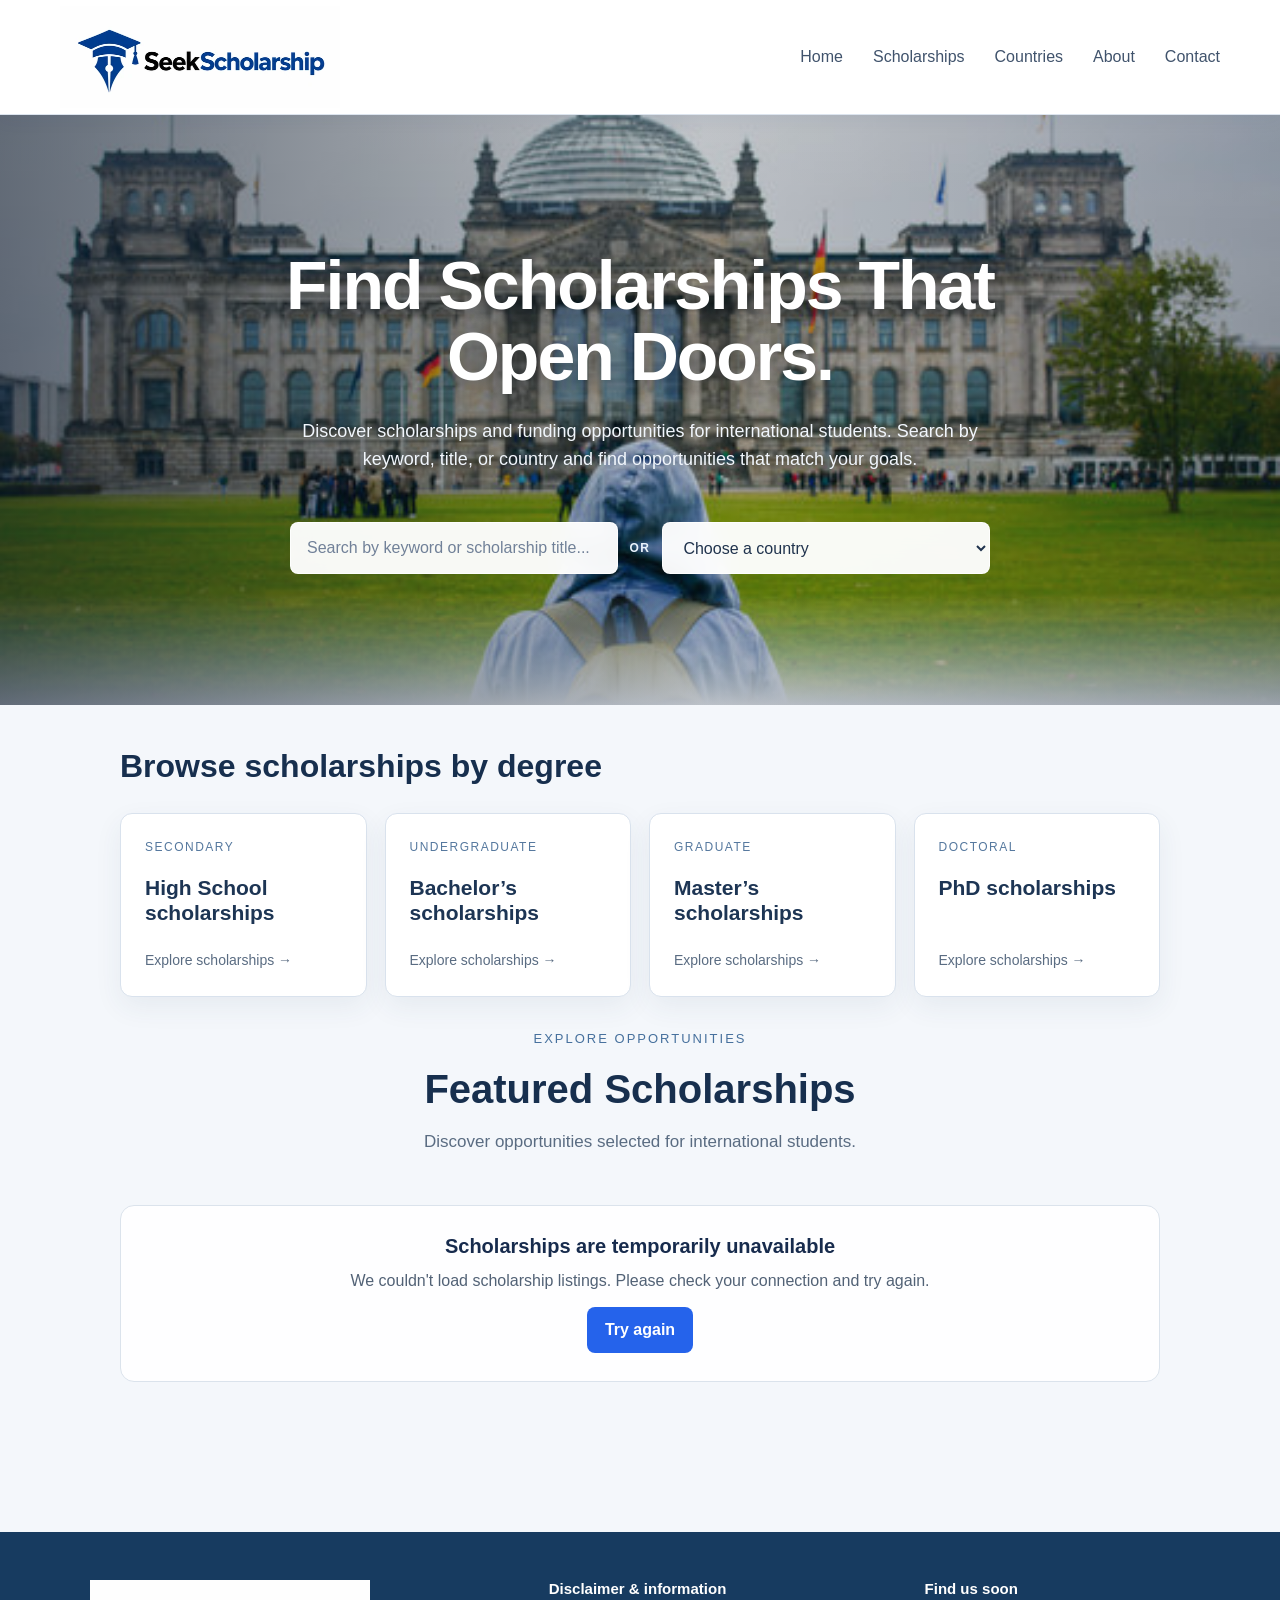
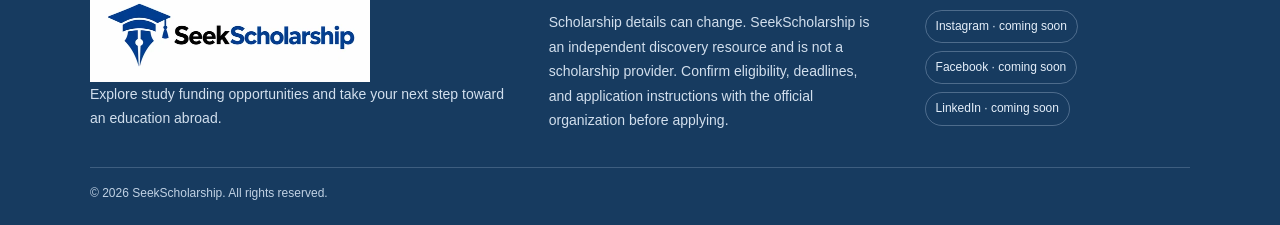
==== index.html @ d991c385 "Fix scholarship search and filtering" ====
﻿<!DOCTYPE html>
<html lang="en">
<head>
    <meta charset="UTF-8">
    <meta name="viewport" content="width=device-width, initial-scale=1.0">
    
    <meta name="description" content="Discover scholarships for international students. Search published opportunities by keyword, degree, and country, then review deadlines and eligibility.">
    <link rel="icon" type="image/svg+xml" href="favicon.svg">
    <title>SeekScholarship | Find Scholarships Worldwide</title>
    <link rel="canonical" href="https://seekscholarship.com/">
    <meta property="og:type" content="website">
    <meta property="og:site_name" content="SeekScholarship">
    <meta property="og:title" content="SeekScholarship | Find Scholarships Worldwide">
    <meta property="og:description" content="Discover scholarships for international students. Search published opportunities by keyword, degree, and country, then review deadlines and eligibility.">
    <meta property="og:url" content="https://seekscholarship.com/">
    <meta property="og:image" content="https://seekscholarship.com/HomePhoto.jpeg">
    <meta property="og:image:alt" content="A student exploring an educational opportunity">

    <link rel="stylesheet" href="css/style.css">
    <script defer data-rest-only="true" src="js/supabase-client.js"></script>
    <script defer src="js/home-data.js"></script>
    <script defer src="js/script.js"></script>
</head>

<body>

    <nav class="site-nav" aria-label="Main navigation">
        <a class="logo" href="index.html" aria-label="SeekScholarship home"><img class="site-logo-full" src="LogPhoto.webp" alt="SeekScholarship" width="560" height="203"></a>
        <button class="mobile-menu-toggle" type="button" aria-controls="site-navigation" aria-expanded="false" aria-label="Open navigation menu"><span aria-hidden="true">☰</span><span>Menu</span></button>
        <div class="nav-links" id="site-navigation">
            <a href="index.html">Home</a>
            <div class="nav-dropdown scholarships-dropdown">
                <a href="scholarships.html" class="nav-dropdown-title">Scholarships</a>
                <button class="nav-category-toggle" type="button" aria-controls="scholarship-category-menu" aria-expanded="false" aria-label="Show scholarship categories"><span aria-hidden="true">⌄</span></button>
                <div class="dropdown-menu" id="scholarship-category-menu">
                    <a href="scholarships.html?degree=high-school">High School Scholarships</a>
                    <a href="scholarships.html?degree=bachelor">Bachelor Scholarships</a>
                    <a href="scholarships.html?degree=master">Master Scholarships</a>
                    <a href="scholarships.html?degree=phd">PhD Scholarships</a>
                </div>
            </div>
            <a href="countries.html">Countries</a>
            <div class="nav-dropdown about-dropdown">
                <span class="nav-dropdown-title" tabindex="0" aria-disabled="true">About</span>
                <div class="dropdown-menu">
                    <span class="nav-disabled-item" aria-disabled="true">About SeekScholarship</span>
                    <span class="nav-disabled-item" aria-disabled="true">Our Team</span>
                </div>
            </div>
            <a href="contact.html">Contact</a>
        </div>
    </nav>

<main>
<section class="hero">
    <h1>Find Scholarships That Open Doors.</h1>

    <p>
        Discover scholarships and funding opportunities for international students.
        Search by keyword, title, or country and find opportunities that match your goals.
    </p>

    <div class="home-search search-container">

        <div class="search-box">
            <input
                type="text"
                placeholder="Search by keyword or scholarship title..."
                aria-label="Search scholarships by keyword or title"
            >
        </div>

        <span class="search-divider" aria-hidden="true">OR</span>

        <div class="country-search-box">
            <select id="country-search" aria-label="Choose an awarding country">
                <option value="">Choose a country</option>
                <option value="Turkey">Turkey</option>
                <option value="Canada">Canada</option>
                <option value="United States">United States</option>
                <option value="United Kingdom">United Kingdom</option>
                <option value="Germany">Germany</option>
                <option value="Italy">Italy</option>
            </select>
        </div>

    </div>
</section>

<section class="degree-browse" aria-labelledby="degree-browse-title">
    <div class="degree-browse-heading">
        <h2 id="degree-browse-title">Browse scholarships by degree</h2>
    </div>

    <div class="degree-grid">
        <a class="degree-card" href="scholarships.html?degree=high-school">
            <span class="degree-card-level">SECONDARY</span>
            <h3>High School scholarships</h3>
            <span class="degree-card-link">Explore scholarships <span aria-hidden="true">→</span></span>
        </a>
        <a class="degree-card" href="scholarships.html?degree=bachelor">
            <span class="degree-card-level">UNDERGRADUATE</span>
            <h3>Bachelor’s scholarships</h3>
            <span class="degree-card-link">Explore scholarships <span aria-hidden="true">→</span></span>
        </a>
        <a class="degree-card" href="scholarships.html?degree=master">
            <span class="degree-card-level">GRADUATE</span>
            <h3>Master’s scholarships</h3>
            <span class="degree-card-link">Explore scholarships <span aria-hidden="true">→</span></span>
        </a>
        <a class="degree-card" href="scholarships.html?degree=phd">
            <span class="degree-card-level">DOCTORAL</span>
            <h3>PhD scholarships</h3>
            <span class="degree-card-link">Explore scholarships <span aria-hidden="true">→</span></span>
        </a>
    </div>
</section>

<section class="scholarships home-results">

    <div class="section-heading">
        <p class="section-label">EXPLORE OPPORTUNITIES</p>
        <h2>Featured Scholarships</h2>
        <p>Discover opportunities selected for international students.</p>
    </div>

    <div class="scholarship-grid" id="scholarship-grid" aria-live="polite" aria-busy="true"><p class="scholarship-loading" role="status">Loading scholarships...</p></div>
</section>

</main>



    <footer class="site-footer">
        <div class="site-footer-inner">
            <section class="site-footer-brand" aria-labelledby="footer-brand-title">
                <h2 id="footer-brand-title"><img class="footer-site-logo-full" src="LogPhoto.webp" alt="SeekScholarship" width="280" height="101" loading="lazy" decoding="async"></h2>
                <p>Explore study funding opportunities and take your next step toward an education abroad.</p>
            </section>
            <section aria-labelledby="footer-info-title">
                <h3 id="footer-info-title">Disclaimer &amp; information</h3>
                <p>Scholarship details can change. SeekScholarship is an independent discovery resource and is not a scholarship provider. Confirm eligibility, deadlines, and application instructions with the official organization before applying.</p>
            </section>
            <section aria-labelledby="footer-social-title">
                <h3 id="footer-social-title">Find us soon</h3>
                <ul class="site-footer-social-list">
                    <li>Instagram · coming soon</li>
                    <li>Facebook · coming soon</li>
                    <li>LinkedIn · coming soon</li>
                </ul>
            </section>
        </div>
        <div class="site-footer-bottom">© 2026 SeekScholarship. All rights reserved.</div>
    </footer>
<script src="js/navigation.js"></script>
</body>
</html>
---- css/style.css ----
﻿/* ================================
   GLOBAL STYLES
================================ */

* {
    box-sizing: border-box;
}

html {
    scroll-behavior: smooth;
}

body {
    margin: 0;
    background: #0f172a;
    color: #f8fafc;
    font-family: Arial, Helvetica, sans-serif;
    line-height: 1.6;
}

h1,
h2,
h3,
p {
    margin-top: 0;
}

h1,
h2,
h3 {
    line-height: 1.2;
}

p {
    color: #cbd5e1;
}

a {
    color: inherit;
}

button,
input,
select,
textarea {
    font: inherit;
}
/* ================================
   NAVIGATION
================================ */

nav {
    position: sticky;
    top: 0;
    z-index: 1000;

    display: flex;
    justify-content: space-between;
    align-items: center;

    width: 100%;
    padding: 18px 60px;

    background: rgba(15, 23, 42, 0.94);
    border-bottom: 1px solid #334155;

    backdrop-filter: blur(12px);
}

.logo {
    font-size: 23px;
    font-weight: 800;
    letter-spacing: 1px;
    color: #ffffff;
}

.nav-links {
    display: flex;
    align-items: center;
    gap: 28px;
}

.nav-links a {
    position: relative;

    color: #cbd5e1;
    text-decoration: none;
    font-size: 15px;
    font-weight: 500;

    transition: color 0.2s ease;
}

.nav-links a:hover {
    color: #ffffff;
}

.logo {
    font-size: 24px;
    font-weight: bold;
}

.nav-links {
    display: flex;
    gap: 30px;
}

.nav-links a {
    color: #cbd5e1;
    text-decoration: none;
    font-size: 16px;
}

.nav-links a:hover {
    color: white;
}
/* ================================
   HOMEPAGE HERO
================================ */

.hero {
    position: relative;
    isolation: isolate;
    display: flex;
    min-height: 590px;
    flex-direction: column;
    justify-content: center;
    align-items: center;
    max-width: none;
    margin: 0;
    padding: 110px 30px 105px;
    text-align: center;
    background-image:
        linear-gradient(90deg, rgba(8, 15, 30, 0.78), rgba(8, 15, 30, 0.40) 55%, rgba(8, 15, 30, 0.52)),
        linear-gradient(0deg, #0f172a 0%, transparent 24%, transparent 78%, rgba(15, 23, 42, 0.15)),
        url("../HomePhoto.jpeg");
    background-position: center 54%;
    background-size: cover;
    background-repeat: no-repeat;
}

.hero > * {
    position: relative;
    z-index: 1;
}

.hero-label {
    margin-bottom: 18px;

    color: #94a3b8;
    font-size: 13px;
    font-weight: 700;
    letter-spacing: 2.5px;
    text-transform: uppercase;
}

.hero h1 {
    max-width: 850px;
    margin: 0 auto 24px;

    font-size: clamp(42px, 6vw, 68px);
    line-height: 1.05;
    letter-spacing: -2px;
}

.hero-description {
    max-width: 680px;
    margin: 0 auto 35px;

    color: #94a3b8;
    font-size: 19px;
    line-height: 1.7;
}

.explore-button {
    display: inline-block;
    color: white;
    text-decoration: none;
    border: 1px solid #475569;
    padding: 14px 25px;
    margin-top: 10px;
}

.explore-button:hover {
    background-color: #1e293b;
}
.scholarships {
    max-width: 1100px;
    margin: 150px auto;
    padding: 0 30px;
}

.section-heading {
    text-align: center;
    margin-bottom: 50px;
}

.section-label {
    font-size: 13px;
    letter-spacing: 2px;
    color: #94a3b8;
}

.section-heading h2 {
    font-size: 40px;
    margin: 15px 0;
}

.section-heading > p:last-child {
    color: #94a3b8;
    font-size: 17px;
}

.scholarship-grid {
    display: grid;
    grid-template-columns: repeat(3, minmax(0, 1fr));
    gap: 20px;
}

@media (max-width: 1000px) {
    .scholarship-grid {
        grid-template-columns: repeat(2, minmax(0, 1fr));
    }
}

.scholarship-card {
    display: flex;
    flex-direction: column;
    position: relative;
    overflow: hidden;
    border: 1px solid #334155;
    border-radius: 14px;
    padding: 24px;
    background: linear-gradient(145deg, rgba(30, 41, 59, 0.9), rgba(15, 23, 42, 0.96));
    text-align: left;
    box-shadow: 0 12px 30px rgba(2, 6, 23, 0.16);
    transition: transform 0.22s ease, border-color 0.22s ease, box-shadow 0.22s ease;
}

.scholarship-card:hover {
    transform: translateY(-4px);
    border-color: #64748b;
    box-shadow: 0 18px 38px rgba(2, 6, 23, 0.3);
}

.card-top {
    display: flex;
    justify-content: space-between;
    align-items: center;
    gap: 14px;
    margin-bottom: 22px;
}

.country {
    color: #cbd5e1;
    font-size: 14px;
    font-weight: 600;
    letter-spacing: 0.2px;
}

.funding {
    border: 1px solid rgba(148, 163, 184, 0.3);
    border-radius: 999px;
    padding: 5px 11px;
    background: rgba(15, 23, 42, 0.55);
    color: #dbeafe;
    font-size: 12px;
    font-weight: 600;
    line-height: 1.4;
}

.scholarship-card h3 {
    margin-bottom: 12px;
    color: #f8fafc;
    font-size: 23px;
    letter-spacing: -0.35px;
}

.scholarship-card > p {
    color: #94a3b8;
    font-size: 15px;
    line-height: 1.75;
    margin-bottom: 24px;
}

.deadline {
    border-top: 1px solid rgba(71, 85, 105, 0.65);
    border-bottom: 1px solid rgba(71, 85, 105, 0.65);
    padding: 13px 0;
    margin-bottom: 22px;
    margin-top: auto;
}

.deadline span {
    display: block;
    color: #94a3b8;
    font-size: 11px;
    font-weight: 700;
    letter-spacing: 1.1px;
    margin-bottom: 4px;
    text-transform: uppercase;
}

.deadline strong {
    color: #e2e8f0;
    font-size: 14px;
    font-weight: 600;
}

.view-button {
    display: inline-block;
    border: 1px solid rgba(148, 163, 184, 0.35);
    border-radius: 8px;
    padding: 10px 14px;
    background: rgba(51, 65, 85, 0.35);
    color: #f8fafc;
    text-decoration: none;
    font-size: 14px;
    font-weight: 700;
    transition: background-color 0.2s ease, border-color 0.2s ease, color 0.2s ease;
    white-space: nowrap;
    align-self: flex-start;
    margin-top: auto;
}

.view-button:hover,
.view-button:focus-visible {
    border-color: #94a3b8;
    background: #334155;
    color: #ffffff;
}

.view-button:focus-visible {
    outline: 2px solid #93c5fd;
    outline-offset: 3px;
}

@media (prefers-reduced-motion: reduce) {
    .scholarship-card,
    .view-button {
        transition: none;
    }
}
@media (max-width: 768px) {

    nav {
        padding: 20px;
    }

    .nav-links {
        gap: 15px;
    }

    .nav-links a {
        font-size: 14px;
    }

    .hero {
        min-height: 540px;
        padding: 90px 20px 100px;
        background-position: center center;
    }

    .hero h1 {
        font-size: 42px;
    }

    .hero-description {
        font-size: 17px;
    }

    .scholarships {
        margin: 100px auto;
        padding: 0 20px;
    }

    .scholarship-grid {
        grid-template-columns: 1fr;
    }

    .section-heading h2 {
        font-size: 32px;
    }
}

.scholarships-page .scholarship-search-row .search-divider {
    color: #ffffff;
    font-size: 18px;
    letter-spacing: 1.5px;
}

body.has-active-scholarship-filter .degree-browse,
body.has-active-scholarship-filter .home-results .section-heading,
body.has-active-scholarship-filter .home-results .section-title,
body.has-active-scholarship-filter .scholarships-results .section-heading {
    display: none;
}

body.has-active-scholarship-filter .home-results {
    margin: 40px auto 90px;
}

body.has-active-scholarship-filter .scholarships-page .scholarships-results {
    margin-top: 52px;
}

body.has-active-scholarship-filter .scholarships-page .search-divider {
    color: #ffffff;
    font-size: 18px;
}
.scholarship-page {
    max-width: 1040px;
    margin: 76px auto 110px;
    padding: 0 32px;
}

.scholarship-page h1 {
    max-width: 850px;
    margin: 14px 0 20px;
    color: #f8fafc;
    font-size: clamp(40px, 6vw, 62px);
    letter-spacing: -1.8px;
    overflow-wrap: anywhere;
}

.page-intro {
    max-width: 760px;
    margin-bottom: 0;
    color: #cbd5e1;
    font-size: 18px;
    line-height: 1.8;
}

.scholarship-info {
    display: grid;
    grid-template-columns: repeat(4, 1fr);
    gap: 14px;
    margin: 42px 0 48px;
}

.scholarship-info div {
    min-width: 0;
    border: 1px solid #334155;
    border-radius: 12px;
    padding: 19px 20px;
    background: linear-gradient(145deg, rgba(30, 41, 59, 0.92), rgba(15, 23, 42, 0.9));
}

.scholarship-info span {
    display: block;
    margin-bottom: 7px;
    color: #94a3b8;
    font-size: 11px;
    font-weight: 700;
    letter-spacing: 1.1px;
    text-transform: uppercase;
}

.scholarship-info strong {
    display: block;
    color: #f1f5f9;
    font-size: 15px;
    line-height: 1.5;
    overflow-wrap: anywhere;
}

.details-section {
    margin-top: 18px;
    border: 1px solid #334155;
    border-radius: 14px;
    padding: 28px 30px;
    background: rgba(30, 41, 59, 0.58);
    box-shadow: 0 12px 30px rgba(2, 6, 23, 0.12);
}

.details-section h2 {
    display: flex;
    align-items: center;
    gap: 12px;
    margin-bottom: 16px;
    color: #f8fafc;
    font-size: 23px;
    letter-spacing: -0.35px;
}

.details-section h2::before {
    width: 4px;
    height: 24px;
    flex: 0 0 4px;
    border-radius: 99px;
    background: #60a5fa;
    content: "";
}

.details-section p,
.details-section li {
    color: #cbd5e1;
    font-size: 15px;
    line-height: 1.8;
}

.details-section p:last-of-type {
    margin-bottom: 0;
}

.details-section ul {
    display: grid;
    gap: 10px;
    margin: 0;
    padding-left: 22px;
}

.details-section li {
    padding-left: 4px;
}

.details-section li::marker {
    color: #60a5fa;
}

.apply-button {
    display: inline-flex;
    min-height: 48px;
    align-items: center;
    justify-content: center;
    margin-top: 22px;
    border: 1px solid #60a5fa;
    border-radius: 9px;
    padding: 11px 20px;
    background: #2563eb;
    color: #ffffff;
    font-size: 15px;
    font-weight: 700;
    text-decoration: none;
    transition: background-color 0.2s ease, border-color 0.2s ease, transform 0.2s ease;
}

.apply-button:hover,
.apply-button:focus-visible {
    transform: translateY(-1px);
    border-color: #93c5fd;
    background: #1d4ed8;
}

.apply-button:focus-visible {
    outline: 2px solid #bfdbfe;
    outline-offset: 3px;
}

@media (max-width: 768px) {

    .scholarship-page {
        margin: 54px auto 80px;
        padding: 0 22px;
    }

    .page-intro {
        font-size: 17px;
    }

    .scholarship-info {
        grid-template-columns: 1fr 1fr;
        gap: 11px;
        margin: 32px 0 36px;
    }

    .scholarship-info div {
        padding: 16px;
    }

    .details-section {
        padding: 24px 22px;
    }
}

@media (max-width: 480px) {
    .scholarship-page {
        padding: 0 18px;
    }

    .scholarship-info {
        grid-template-columns: 1fr;
    }

    .details-section {
        border-radius: 11px;
        padding: 21px 18px;
    }

    .details-section h2 {
        font-size: 20px;
    }

    .apply-button {
        width: 100%;
    }
}

.scholarship-hero-banner {
    position: relative;
    isolation: isolate;
    display: flex;
    min-height: 350px;
    align-items: center;
    background-image:
        linear-gradient(90deg, rgba(8, 28, 50, 0.48), rgba(8, 28, 50, 0.19) 58%, rgba(8, 28, 50, 0.24)),
        linear-gradient(0deg, rgba(8, 28, 50, 0.16), rgba(8, 28, 50, 0.12)),
        url("../BackgroundImage1.jpeg");
    background-position: center 48%;
    background-size: cover;
    background-repeat: no-repeat;
}

.scholarship-hero-banner[hidden],
.scholarship-page[hidden] {
    display: none !important;
}

.scholarship-hero-content {
    width: 100%;
    max-width: 1104px;
    margin: 0 auto;
    padding: 58px 32px;
}

.scholarship-hero-content .hero-label {
    margin-bottom: 14px;
    color: #f1f7fd;
    text-shadow: 0 2px 12px rgba(4, 19, 35, 0.6);
}

.scholarship-hero-content h1 {
    max-width: 850px;
    margin: 0;
    color: #ffffff;
    font-size: clamp(40px, 6vw, 62px);
    letter-spacing: -1.8px;
    line-height: 1.08;
    overflow-wrap: anywhere;
    text-shadow: 0 3px 24px rgba(4, 19, 35, 0.52);
}

.scholarship-page {
    margin-top: 42px;
}

@media (max-width: 768px) {
    .scholarship-hero-banner {
        min-height: 300px;
        background-position: center;
    }

    .scholarship-hero-content {
        padding: 48px 22px;
    }

    .scholarship-page {
        margin-top: 32px;
    }
}

@media (max-width: 480px) {
    .scholarship-hero-banner {
        min-height: 250px;
    }
}

/* Photo headers for scholarship and country discovery pages */
.scholarships-page {
    overflow: hidden;
}

.scholarships-hero {
    width: 100vw;
    min-height: 480px;
    margin-left: calc(50% - 50vw);
    padding: 42px 24px 34px;
    background-image:
        linear-gradient(90deg, rgba(12, 32, 55, 0.30), rgba(12, 32, 55, 0.14) 55%, rgba(12, 32, 55, 0.25)),
        linear-gradient(0deg, rgba(10, 30, 52, 0.30), rgba(10, 30, 52, 0.06) 48%, rgba(10, 30, 52, 0.16)),
        url("../ScholarshipsPhoto1.jpeg");
    background-position: center 48%;
    background-size: cover;
}

.scholarships-hero .page-header {
    max-width: 850px;
    margin: 18px auto 24px;
    text-align: center;
}

.scholarships-hero .page-header h1,
.scholarships-hero .page-header p {
    color: #ffffff;
    text-shadow: 0 2px 16px rgba(5, 20, 36, 0.45);
}

.scholarships-hero .page-header h1 {
    font-size: clamp(38px, 5vw, 54px);
}

.scholarships-hero .scholarship-search-row {
    display: grid;
    grid-template-columns: minmax(0, 1fr);
    gap: 12px;
    max-width: 760px;
    margin: 0 auto;
}

.scholarships-hero .search-divider {
    justify-self: center;
    color: #ffffff;
    text-shadow: 0 2px 10px rgba(5, 20, 36, 0.65);
}

.scholarship-filter-row {
    display: grid;
    grid-template-columns: repeat(2, minmax(0, 1fr));
    gap: 12px;
}

.scholarships-hero .clear-filters {
    width: fit-content;
    margin: 18px auto 0;
    border-color: rgba(255, 255, 255, 0.75);
    background: rgba(255, 255, 255, 0.9);
    color: #245d91;
}

.scholarships-hero .clear-filters:hover {
    border-color: #ffffff;
    background: #ffffff;
}

.scholarships-results {
    margin-top: 58px;
}

.countries-page .countries-hero {
    display: flex;
    width: 100vw;
    min-height: 520px;
    flex-direction: column;
    justify-content: center;
    margin: 0 0 58px calc(50% - 50vw);
    padding: 72px 24px;
    background-image:
        linear-gradient(90deg, rgba(7, 24, 43, 0.28), rgba(7, 24, 43, 0.12) 55%, rgba(7, 24, 43, 0.25)),
        linear-gradient(0deg, rgba(7, 24, 43, 0.2), rgba(7, 24, 43, 0.08)),
        url("../CountriesPhoto.jpeg");
    background-position: center 47%;
    background-size: cover;
}

.countries-hero h1,
.countries-hero p {
    color: #ffffff;
    text-shadow: 0 2px 16px rgba(5, 20, 36, 0.52);
}

.countries-hero .section-label {
    color: #eff7ff;
}

.countries-grid {
    padding: 0 24px;
}

@media (max-width: 768px) {
    .scholarships-hero {
        min-height: 470px;
        padding: 32px 20px;
        background-position: center;
    }

    .scholarship-filter-row {
        grid-template-columns: 1fr;
    }

    .scholarships-results {
        margin-top: 42px;
    }

    .countries-page .countries-hero {
        min-height: 490px;
        margin-bottom: 42px;
        padding: 58px 22px;
        background-position: center;
    }
}

/* Page specific photo backdrops and the Scholarships search layout */
.scholarships-page {
    background-image:
        linear-gradient(180deg, rgba(241, 247, 253, 0.82), rgba(241, 247, 253, 0.94) 38%, rgba(241, 247, 253, 0.96)),
        url("../ScholarshipsPhoto1.jpeg");
    background-position: center top;
    background-size: cover;
    background-repeat: no-repeat;
    padding: 1px 0 2px;
}

.scholarships-page .page-header {
    margin-top: 54px;
    margin-bottom: 34px;
    padding: 0 24px;
}

.scholarships-page .scholarships {
    margin: 0 auto 74px;
}

.scholarships-page .scholarship-search-row {
    display: grid;
    grid-template-columns: minmax(0, 1fr);
    gap: 12px;
    max-width: 760px;
    margin: 0 auto 28px;
}

.scholarships-page .search-divider {
    justify-self: center;
    color: #46709d;
}

.scholarship-filter-row {
    display: grid;
    grid-template-columns: repeat(2, minmax(0, 1fr));
    gap: 12px;
}

.scholarship-degree-filter {
    width: 100%;
    min-width: 0;
}

.scholarship-degree-filter select {
    display: block;
    width: 100%;
    height: 52px;
    padding: 0 16px;
    border: 1px solid #cbd7e5;
    border-radius: 8px;
    background: #ffffff;
    color: #20334d;
    font: 400 16px Arial, Helvetica, sans-serif;
}

.countries-page {
    position: relative;
    isolation: isolate;
    padding: 1px 30px 1px;
    background-image:
        linear-gradient(180deg, rgba(241, 247, 253, 0.76), rgba(241, 247, 253, 0.92) 42%, rgba(241, 247, 253, 0.96)),
        url("../CountriesPhoto.jpeg");
    background-position: center;
    background-size: cover;
    background-repeat: no-repeat;
}

.countries-page .page-header {
    margin-top: 60px;
}

.countries-page .country-card {
    background: rgba(255, 255, 255, 0.9);
    backdrop-filter: blur(8px);
}

@media (max-width: 768px) {
    .scholarships-page .page-header {
        margin-top: 42px;
    }

    .scholarship-filter-row {
        grid-template-columns: minmax(0, 1fr);
    }

    .countries-page {
        padding-right: 20px;
        padding-left: 20px;
    }
}

@media (prefers-reduced-motion: reduce) {
    .apply-button {
        transition: none;
    }
}

/* Keep the photographs confined to the discovery headers. */
.scholarships-page,
.countries-page {
    background-image: none;
}

.countries-page .countries-hero {
    min-height: 540px;
    margin-top: 0;
    margin-bottom: 58px;
    background-image:
        linear-gradient(90deg, rgba(7, 24, 43, 0.28), rgba(7, 24, 43, 0.12) 55%, rgba(7, 24, 43, 0.25)),
        linear-gradient(0deg, rgba(7, 24, 43, 0.2), rgba(7, 24, 43, 0.08)),
        url("../CountriesPhoto.jpeg");
}

.countries-hero h1,
.countries-hero p {
    color: #ffffff;
    text-shadow: 0 2px 16px rgba(5, 20, 36, 0.52);
}

.countries-hero .section-label {
    color: #eff7ff;
}

.countries-grid {
    margin-top: 0;
}

@media (max-width: 768px) {
    .countries-page .countries-hero {
        min-height: 500px;
        margin-bottom: 42px;
        padding: 58px 22px;
    }
}
.page-header {
    max-width: 800px;
    margin: 80px auto 50px;
    text-align: center;
}

.page-header h1 {
    font-size: 48px;
    margin: 15px 0;
}

.page-header p {
    color: #94a3b8;
    line-height: 1.7;
}

.scholarships-page > .page-header,
.countries-page > .page-header {
    position: relative;
    isolation: isolate;
    display: flex;
    min-height: 380px;
    max-width: none;
    flex-direction: column;
    justify-content: center;
    align-items: center;
    margin: 0;
    padding: 76px 24px;
    background-position: center 46%;
    background-size: cover;
    background-repeat: no-repeat;
}

.scholarships-page > .page-header {
    background-image:
        linear-gradient(90deg, rgba(11, 31, 53, 0.38), rgba(11, 31, 53, 0.2) 55%, rgba(11, 31, 53, 0.36)),
        linear-gradient(0deg, rgba(16, 42, 68, 0.42), rgba(16, 42, 68, 0.12)),
        url("../ScholarshipsPhoto1.jpeg");
}

.countries-page > .page-header {
    background-image:
        linear-gradient(90deg, rgba(11, 31, 53, 0.28), rgba(11, 31, 53, 0.12) 55%, rgba(11, 31, 53, 0.3)),
        linear-gradient(0deg, rgba(16, 42, 68, 0.35), rgba(16, 42, 68, 0.08)),
        url("../CountriesPhoto.jpeg");
}

.scholarships-page > .page-header h1,
.countries-page > .page-header h1 {
    color: #ffffff;
    font-size: clamp(38px, 5vw, 56px);
    text-shadow: 0 2px 22px rgba(3, 18, 34, 0.62);
}

.scholarships-page > .page-header p,
.countries-page > .page-header p {
    max-width: 720px;
    color: #f3f8fd;
    font-size: 17px;
    text-shadow: 0 1px 12px rgba(3, 18, 34, 0.7);
}

.scholarships-page > .page-header .section-label,
.countries-page > .page-header .section-label {
    color: #e3f1ff;
}

.countries-grid {
    max-width: 1100px;
    margin: 0 auto 80px;
    display: grid;
    grid-template-columns: repeat(3, 1fr);
    gap: 20px;
}

/* Final spacing and full-photo framing for the discovery pages */
.scholarships-results {
    margin-top: 82px;
}

.countries-page .countries-hero {
    aspect-ratio: 643 / 361;
    min-height: 0;
    margin-bottom: 82px;
    background-size: cover;
    background-position: center;
}

.countries-page .countries-grid {
    margin-top: 0;
}

@media (max-width: 768px) {
    .scholarships-results {
        margin-top: 58px;
    }

    .countries-page .countries-hero {
        aspect-ratio: auto;
        min-height: 390px;
        margin-bottom: 58px;
        background-size: 100% 100%;
    }
}

.country-card {
    display: block;
    padding: 30px;
    background: #1e293b;
    border: 1px solid #334155;
    border-radius: 12px;
    color: white;
    text-decoration: none;
    transition: 0.2s;
}

.country-card:hover {
    transform: translateY(-4px);
}

.country-card h2 {
    margin-bottom: 10px;
}

.country-card p {
    color: #94a3b8;
}

#contact-form {
    display: flex;
    flex-direction: column;
    gap: 20px;
}

.form-group {
    display: flex;
    flex-direction: column;
    gap: 8px;
}

.form-group label {
    font-weight: bold;
}

.form-group input,
.form-group textarea {
    padding: 14px;
    background: #1e293b;
    border: 1px solid #334155;
    border-radius: 8px;
    color: white;
    font-size: 16px;
}

.form-group textarea {
    resize: vertical;
}

#contact-form button {
    padding: 14px 20px;
    background: white;
    color: #0f172a;
    border: none;
    border-radius: 8px;
    font-weight: bold;
    cursor: pointer;
}

#form-message {
    margin-top: 20px;
    text-align: center;
    color: #94a3b8;
}
.no-results {
    grid-column: 1 / -1;
    text-align: center;
    padding: 60px 20px;
    color: #94a3b8;
}

.no-results h3 {
    color: white;
    font-size: 24px;
    margin-bottom: 10px;
}
.scholarship-state {
    grid-column: 1 / -1;
    display: flex;
    flex-direction: column;
    align-items: center;
    justify-content: center;
    gap: 10px;
    min-height: 150px;
    margin: 0;
    padding: 28px 20px;
    border: 1px solid #dbe3ec;
    border-radius: 14px;
    background: rgba(255, 255, 255, 0.9);
    color: #475569;
    text-align: center;
}

.scholarship-state h3,
.scholarship-state p {
    margin: 0;
}

.scholarship-state h3 {
    color: #172b4d;
    font-size: 20px;
}

.scholarship-retry-button {
    margin-top: 4px;
    padding: 10px 18px;
    border: 0;
    border-radius: 8px;
    background: #2563eb;
    color: #fff;
    font: inherit;
    font-weight: 600;
    cursor: pointer;
}

.scholarship-retry-button:hover,
.scholarship-retry-button:focus-visible {
    background: #1d4ed8;
}

.scholarship-retry-button:disabled {
    cursor: wait;
    opacity: 0.7;
}
.section-title {
    max-width: 1100px;
    margin: 0 auto 30px;
    font-size: 30px;
}
.clear-filters {
    display: block;
    margin: 0 auto 40px;
    padding: 12px 20px;
    background: transparent;
    border: 1px solid #334155;
    border-radius: 8px;
    color: #94a3b8;
    cursor: pointer;
    font-size: 15px;
}

.clear-filters:hover {
    color: white;
    border-color: #64748b;
}
.nav-dropdown {
    position: relative;
}

.nav-dropdown-title {
    display: block;
}

.nav-dropdown > .nav-dropdown-title {
    color: #40536c;
    font-size: 16px;
    font-weight: 500;
    white-space: nowrap;
}

.about-dropdown > .nav-dropdown-title {
    cursor: default;
}

.about-dropdown:hover > .nav-dropdown-title,
.about-dropdown:focus-within > .nav-dropdown-title {
    color: #1768b3;
}

.nav-dropdown > .nav-dropdown-title:focus-visible {
    border-radius: 3px;
    outline: 2px solid #3986c9;
    outline-offset: 5px;
}

.dropdown-menu {
    display: none;
    position: absolute;
    top: 100%;
    left: 50%;
    transform: translateX(-50%);
    min-width: 230px;
    background: #1e293b;
    border: 1px solid #334155;
    border-radius: 8px;
    padding: 8px;
    z-index: 1000;
    box-shadow: 0 10px 25px rgba(0, 0, 0, 0.25);
}

.nav-dropdown:hover .dropdown-menu,
.nav-dropdown:focus-within .dropdown-menu {
    display: block;
}

.dropdown-menu a {
    display: block;
    padding: 11px 14px;
    color: white;
    text-decoration: none;
    border-radius: 6px;
    white-space: nowrap;
}

.dropdown-menu a:hover {
    background: #334155;
}

.dropdown-menu a:focus-visible {
    outline: 2px solid #3986c9;
    outline-offset: 2px;
}

.search-box input,
.scholarship-search input,
.scholarship-country-filter select,
.scholarship-degree-filter select,
.country-search-box select {
    display: block;
    width: 100%;
    height: 52px;
    min-width: 0;
    box-sizing: border-box;
    padding: 0 16px;
    background: #1e293b;
    border: 1px solid #334155;
    border-radius: 8px;
    color: white;
    font-size: 16px;
    font-family: inherit;
}

.search-box input::placeholder,
.scholarship-search input::placeholder {
    color: #94a3b8;
}

.home-search,
.scholarship-search-row {
    display: grid;
    grid-template-columns: repeat(2, minmax(0, 1fr));
    gap: 12px;
    width: 100%;
    max-width: 700px;
    box-sizing: border-box;
}

.home-search {
    margin: 30px auto 0;
    grid-template-columns: minmax(0, 1fr) auto minmax(0, 1fr);
    align-items: center;
}

.search-divider {
    color: #eaf3fc;
    font-size: 12px;
    font-weight: 700;
    letter-spacing: 1.4px;
}

.scholarship-search-row {
    margin: 0 auto 16px;
    grid-template-columns: minmax(0, 1fr);
    gap: 14px;
    align-items: stretch;
}

.scholarship-filter-row {
    display: grid;
    grid-template-columns: repeat(2, minmax(0, 1fr));
    gap: 12px;
}

.scholarship-search-row .search-divider {
    justify-self: center;
    color: #46709d;
}

.search-box,
.country-search-box,
.scholarship-search,
.scholarship-country-filter,
.scholarship-degree-filter {
    width: 100%;
    min-width: 0;
    box-sizing: border-box;
}

@media (max-width: 768px) {
    .scholarships-page > .page-header,
    .countries-page > .page-header {
        min-height: 320px;
        padding: 64px 22px;
        background-position: center;
    }

    .scholarship-search-row {
        grid-template-columns: minmax(0, 1fr);
    }

    .scholarship-filter-row {
        grid-template-columns: minmax(0, 1fr);
    }

    .scholarship-search-row .search-divider {
        justify-self: center;
        color: #46709d;
    }

    .home-search {
        grid-template-columns: minmax(0, 1fr);
        gap: 10px;
    }

    .search-divider {
        justify-self: center;
        color: #eaf3fc;
    }
}
.degree-browse {
    max-width: 1100px;
    margin: 42px auto 32px;
    padding: 0 30px;
}

.degree-browse + .scholarships {
    margin-top: 16px;
}

.degree-browse-heading {
    margin-bottom: 28px;
}

.degree-browse-heading h2 {
    margin: 12px 0;
    font-size: 32px;
}

.degree-browse-heading > p:last-child {
    color: #94a3b8;
    font-size: 17px;
}

.degree-grid {
    display: grid;
    grid-template-columns: repeat(4, minmax(0, 1fr));
    gap: 18px;
}

@media (min-width: 769px) and (max-width: 950px) {
    .degree-grid {
        grid-template-columns: repeat(2, minmax(0, 1fr));
    }
}

.degree-card {
    display: flex;
    min-height: 170px;
    flex-direction: column;
    align-items: flex-start;
    padding: 24px;
    background: #1e293b;
    border: 1px solid #334155;
    border-radius: 12px;
    color: white;
    text-align: left;
    text-decoration: none;
    transition: border-color 0.2s, transform 0.2s;
}

.degree-card:hover {
    border-color: #64748b;
    transform: translateY(-3px);
}

.degree-card-level {
    color: #94a3b8;
    font-size: 12px;
    letter-spacing: 1.5px;
}

.degree-card h3 {
    margin: 18px 0 auto;
    font-size: 21px;
}

.degree-card-link {
    margin-top: 24px;
    color: #cbd5e1;
    font-size: 14px;
}

@media (max-width: 768px) {
    .degree-browse {
        margin: 34px auto 32px;
        padding: 0 20px;
    }

    .degree-grid {
        grid-template-columns: 1fr;
    }
}

.hero .search-box input,
.hero .country-search-box select {
    background: rgba(15, 23, 42, 0.84);
    border-color: rgba(203, 213, 225, 0.35);
    backdrop-filter: blur(10px);
}

/* Bright SCHOLARLY theme */
body {
    background: #f4f7fb;
    color: #17263b;
}

p {
    color: #526276;
}

nav {
    background: rgba(255, 255, 255, 0.96);
    border-bottom-color: #dce4ee;
    box-shadow: 0 4px 18px rgba(30, 55, 90, 0.06);
}

.logo {
    color: #15345b;
}

.nav-links a {
    color: #40536c;
}

.nav-links a:hover {
    color: #1768b3;
}

.dropdown-menu {
    background: #ffffff;
    border-color: #dce4ee;
    box-shadow: 0 14px 30px rgba(30, 55, 90, 0.15);
}

.dropdown-menu a {
    color: #263c58;
}

.dropdown-menu a:hover {
    background: #edf5ff;
    color: #155da2;
}

.hero {
    background-image:
        linear-gradient(90deg, rgba(8, 22, 40, 0.62), rgba(8, 22, 40, 0.24) 55%, rgba(8, 22, 40, 0.38)),
        linear-gradient(0deg, #f4f7fb 0%, transparent 19%, transparent 82%, rgba(255, 255, 255, 0.12)),
        url("../HomePhoto.jpeg");
}

.hero > p {
    max-width: 720px;
    color: #f1f6fc;
    font-size: 18px;
    text-shadow: 0 1px 12px rgba(2, 10, 22, 0.25);
}

.hero h1 {
    color: #ffffff;
    text-shadow: 0 2px 22px rgba(2, 10, 22, 0.35);
}

.hero .search-box input,
.hero .country-search-box select {
    background: rgba(255, 255, 255, 0.96);
    border-color: rgba(255, 255, 255, 0.8);
    color: #20334d;
}

.hero .search-box input::placeholder {
    color: #718198;
}

.search-box input,
.scholarship-search input,
.scholarship-country-filter select,
.scholarship-degree-filter select,
.country-search-box select {
    background: #ffffff;
    border-color: #cbd7e5;
    color: #20334d;
}

.search-box input::placeholder,
.scholarship-search input::placeholder {
    color: #718198;
}

.country-search-box select,
.scholarship-country-filter select,
.scholarship-degree-filter select {
    font-family: Arial, Helvetica, sans-serif;
    font-size: 16px;
    font-style: normal;
    font-weight: 400;
    text-align: left;
}

.country-search-box select option,
.scholarship-country-filter select option,
.scholarship-degree-filter select option {
    font-family: Arial, Helvetica, sans-serif;
    font-size: 16px;
    font-style: normal;
    font-weight: 400;
}

.section-label,
.hero-label {
    color: #46709d;
}

.hero .hero-label {
    color: #e4f1ff;
}

.section-heading h2,
.degree-browse-heading h2,
.section-title,
.page-header h1,
.scholarship-page h1 {
    color: #172f4e;
}

.section-heading > p:last-child,
.degree-browse-heading > p:last-child,
.page-header p,
.page-intro {
    color: #5a6c82;
}

.scholarship-card,
.degree-card,
.country-card,
.about-content article {
    border-color: #d9e2ed;
    background: #ffffff;
    color: #20334d;
    box-shadow: 0 10px 28px rgba(37, 67, 105, 0.07);
}

.scholarship-card:hover,
.degree-card:hover,
.country-card:hover {
    border-color: #8fb6df;
    box-shadow: 0 16px 34px rgba(37, 67, 105, 0.13);
}

.scholarship-card h3,
.degree-card h3,
.country-card h2,
.about-content h2 {
    color: #1d3554;
}

.scholarship-card > p,
.degree-card-link,
.country-card p,
.about-content p {
    color: #5a6c82;
}

.degree-card-level {
    color: #55789e;
}

.funding {
    border-color: #c8dcf2;
    background: #edf6ff;
    color: #245d91;
}

.deadline {
    border-color: #e0e7ef;
}

.card-degree {
    margin: -5px 0 17px;
}

.card-degree span {
    display: block;
    margin-bottom: 4px;
    color: #6c7d91;
    font-size: 11px;
    font-weight: 700;
    letter-spacing: 1.1px;
    text-transform: uppercase;
}

.card-degree strong {
    color: #263c58;
    font-size: 14px;
    font-weight: 600;
    line-height: 1.5;
}

.deadline span {
    color: #6c7d91;
}

.deadline strong {
    color: #263c58;
}

.view-button {
    border-color: #c8d9ea;
    background: #f2f7fc;
    color: #245d91;
}

.view-button:hover,
.view-button:focus-visible {
    border-color: #8fb6df;
    background: #e4f1ff;
    color: #174e83;
}

.clear-filters {
    border-color: #cbd7e5;
    color: #405873;
}

.clear-filters:hover {
    border-color: #8fb6df;
    color: #174e83;
}

.scholarship-info div,
.details-section {
    border-color: #d9e2ed;
    background: #ffffff;
    box-shadow: 0 10px 28px rgba(37, 67, 105, 0.06);
}

.scholarship-info span,
.details-section p,
.details-section li {
    color: #526276;
}

.scholarship-info strong,
.details-section h2 {
    color: #1d3554;
}

.details-section h2::before {
    background: #3986c9;
}

.form-group label {
    color: #263c58;
}

.form-group input,
.form-group textarea {
    border-color: #cbd7e5;
    background: #ffffff;
    color: #20334d;
}

.form-group input::placeholder,
.form-group textarea::placeholder {
    color: #8291a4;
}

#contact-form button {
    background: #236eae;
    color: #ffffff;
}

#contact-form button:hover {
    background: #185b94;
}

#form-message {
    color: #526276;
}

#form-message:empty {
    display: none;
}

#form-message a {
    display: inline-block;
    margin-left: 4px;
    color: #236eae;
    font-weight: 700;
}

#form-message a:hover,
#form-message a:focus-visible {
    color: #174e83;
}

#form-message.form-message-error {
    color: #b42318;
}

#contact-form button:disabled {
    cursor: wait;
    opacity: 0.7;
}

.contact-privacy-note {
    margin: 12px 0 0;
    color: #6c7d91;
    font-size: 12px;
    line-height: 1.6;
}

.contact-honeypot {
    display: none;
}

.no-results {
    color: #526276;
}

.no-results h3 {
    color: #1d3554;
}

.site-footer {
    margin-top: 72px;
    padding: 48px max(24px, calc((100% - 1100px) / 2)) 22px;
    background: #173b60;
    color: #f2f7fc;
}

.site-footer-inner {
    display: grid;
    grid-template-columns: 1.25fr 1fr 0.8fr;
    gap: 44px;
    max-width: 1100px;
    margin: 0 auto;
}

.site-footer h2,
.site-footer h3 {
    margin-bottom: 12px;
    color: #ffffff;
}

.site-footer h2 {
    font-size: 21px;
    letter-spacing: 0.5px;
}

.site-footer h3 {
    font-size: 15px;
}

.site-footer p {
    margin-bottom: 0;
    color: #d2dfed;
    font-size: 14px;
    line-height: 1.75;
}

.site-footer-social-list {
    display: flex;
    flex-wrap: wrap;
    gap: 8px;
    margin: 0;
    padding: 0;
    list-style: none;
}

.site-footer-social-list li {
    border: 1px solid rgba(219, 234, 254, 0.28);
    border-radius: 999px;
    padding: 6px 10px;
    color: #e5effa;
    font-size: 12px;
}

.site-footer-bottom {
    max-width: 1100px;
    margin: 34px auto 0;
    border-top: 1px solid rgba(219, 234, 254, 0.2);
    padding-top: 16px;
    color: #c1d2e4;
    font-size: 12px;
}

@media (max-width: 768px) {
    .site-footer {
        margin-top: 54px;
        padding: 38px 22px 20px;
    }

    .site-footer-inner {
        grid-template-columns: 1fr 1fr;
        gap: 28px;
    }

    .site-footer-brand {
        grid-column: 1 / -1;
    }

    .contact-section {
        padding: 22px;
    }
}

@media (max-width: 480px) {
    .site-footer-inner {
        grid-template-columns: 1fr;
        gap: 22px;
    }

    .site-footer-brand {
        grid-column: auto;
    }
}

.team-page {
    min-height: 55vh;
    padding: 1px 24px 20px;
}

.team-page .page-header {
    max-width: 800px;
    margin: 70px auto 42px;
}

.team-roster {
    max-width: 1100px;
    margin: 0 auto 84px;
}

.team-roster > h2 {
    margin-bottom: 22px;
    color: #1d3554;
    font-size: 26px;
}

/* Refined layouts for the informational pages */
.about-page,
.contact-page {
    padding: 1px 24px 8px;
}

.about-page .page-header,
.contact-page .page-header {
    max-width: 760px;
    margin: 72px auto 42px;
}

.about-page .page-header h1,
.contact-page .page-header h1 {
    font-size: clamp(36px, 5vw, 52px);
    line-height: 1.12;
    letter-spacing: -0.035em;
}

.about-page .page-header p,
.contact-page .page-header p {
    max-width: 660px;
    margin: 0 auto;
    font-size: 17px;
    line-height: 1.8;
}

.about-content {
    max-width: 1100px;
    margin: 0 auto 88px;
    display: grid;
    grid-template-columns: repeat(3, minmax(0, 1fr));
    gap: 22px;
}

.about-content article {
    min-height: 235px;
    padding: 30px 28px;
    border: 1px solid #d9e2ed;
    border-radius: 16px;
    background: linear-gradient(145deg, #ffffff, #f7faff);
    box-shadow: 0 12px 30px rgba(37, 67, 105, 0.07);
}

.about-content article::before {
    content: "";
    display: block;
    width: 36px;
    height: 4px;
    margin-bottom: 24px;
    border-radius: 999px;
    background: #3986c9;
}

.about-content h2 {
    margin-bottom: 12px;
    color: #1d3554;
    font-size: 21px;
}

.about-content p {
    margin: 0;
    color: #5a6c82;
    line-height: 1.75;
}

.contact-section {
    max-width: 720px;
    margin: 0 auto 88px;
    padding: 36px;
    border: 1px solid #d9e2ed;
    border-radius: 18px;
    background: linear-gradient(145deg, #ffffff, #f8fbff);
    box-shadow: 0 16px 40px rgba(37, 67, 105, 0.09);
}

.contact-section #contact-form {
    gap: 22px;
}

.contact-section .form-group {
    gap: 9px;
}

.contact-section .form-group label {
    font-family: inherit;
    font-size: 14px;
    font-weight: 650;
}

.contact-section .form-group input,
.contact-section .form-group textarea {
    min-height: 48px;
    padding: 13px 15px;
    border-radius: 10px;
    font: inherit;
    transition: border-color 160ms ease, box-shadow 160ms ease;
}

.contact-section .form-group textarea {
    min-height: 150px;
    resize: vertical;
}

.contact-section .form-group input:focus,
.contact-section .form-group textarea:focus {
    border-color: #3986c9;
    outline: none;
    box-shadow: 0 0 0 3px rgba(57, 134, 201, 0.15);
}

.contact-section #contact-form button {
    min-height: 48px;
    border-radius: 10px;
    font: inherit;
    font-weight: 650;
    transition: background-color 160ms ease, transform 160ms ease;
}

.contact-section #contact-form button:hover {
    transform: translateY(-1px);
}

.contact-section #form-message {
    margin: 18px 0 0;
    font-weight: 600;
    line-height: 1.6;
}

.contact-section .contact-privacy-note {
    margin-top: 8px;
}

@media (max-width: 800px) {
    .about-content {
        grid-template-columns: 1fr;
        max-width: 640px;
        gap: 16px;
    }

    .about-content article {
        min-height: 0;
    }
}

@media (max-width: 600px) {
    .about-page,
    .contact-page {
        padding-right: 18px;
        padding-left: 18px;
    }

    .about-page .page-header,
    .contact-page .page-header {
        margin-top: 48px;
        margin-bottom: 32px;
    }

    .contact-section {
        padding: 24px 20px;
    }
}

/* Supabase backed admin workspace */
.admin-body {
    min-height: 100vh;
    background: #f3f7fb;
}

.admin-topbar {
    min-height: 70px;
    padding: 0 max(24px, calc((100% - 1180px) / 2));
    display: flex;
    align-items: center;
    justify-content: space-between;
    background: #173b60;
    color: #ffffff;
}

.admin-brand,
.admin-return-link {
    color: #ffffff;
    text-decoration: none;
}

.admin-brand {
    font-weight: 800;
    letter-spacing: 0.08em;
}

.admin-brand span {
    margin-left: 8px;
    color: #bddbf7;
    font-size: 11px;
    letter-spacing: 0.12em;
}

.admin-return-link {
    font-size: 14px;
}

.admin-shell {
    width: min(1180px, calc(100% - 40px));
    min-height: 72vh;
    margin: 46px auto 80px;
}

.admin-login-panel,
.admin-panel {
    border: 1px solid #d9e2ed;
    border-radius: 16px;
    background: #ffffff;
    box-shadow: 0 14px 36px rgba(37, 67, 105, 0.08);
}

.admin-login-panel {
    max-width: 480px;
    margin: 8vh auto 0;
    padding: 36px;
}

.admin-login-panel h1,
.admin-dashboard-heading h1 {
    margin: 8px 0 12px;
    color: #1d3554;
    font-size: clamp(30px, 4vw, 40px);
}

.admin-login-panel > p:not(.section-label),
#admin-account-label {
    color: #5a6c82;
    line-height: 1.65;
}

.admin-dashboard-heading {
    display: flex;
    align-items: center;
    justify-content: space-between;
    gap: 24px;
    margin-bottom: 28px;
}

.admin-dashboard-heading h1 {
    margin-bottom: 4px;
}

#admin-account-label {
    margin: 0;
    font-size: 14px;
}

.admin-panel {
    margin: 24px 0;
    padding: 30px;
}

.admin-panel-heading {
    margin-bottom: 24px;
}

.admin-panel-heading h2 {
    margin: 4px 0 0;
    color: #1d3554;
    font-size: 24px;
}

.admin-form {
    display: flex;
    flex-direction: column;
    gap: 12px;
}

.admin-form label {
    color: #263c58;
    font-size: 13px;
    font-weight: 700;
}

.admin-form label span {
    margin-left: 5px;
    color: #77889c;
    font-size: 11px;
    font-weight: 500;
}

.admin-form input:not([type="checkbox"]),
.admin-form textarea,
.admin-form select {
    width: 100%;
    min-height: 44px;
    padding: 10px 12px;
    border: 1px solid #cbd7e5;
    border-radius: 9px;
    background: #ffffff;
    color: #20334d;
    font: inherit;
}

.admin-form textarea {
    resize: vertical;
    line-height: 1.55;
}

.admin-form input:focus,
.admin-form textarea:focus,
.admin-form select:focus {
    border-color: #3986c9;
    outline: 3px solid rgba(57, 134, 201, 0.14);
}

.admin-field-row {
    display: grid;
    grid-template-columns: repeat(3, minmax(0, 1fr));
    gap: 16px;
    margin: 4px 0;
}

.admin-field-row > div {
    min-width: 0;
    display: flex;
    flex-direction: column;
    gap: 8px;
}

.admin-list-fields {
    align-items: start;
}

.admin-save-row {
    grid-template-columns: minmax(180px, 0.6fr) 1fr;
    align-items: end;
}

.admin-form-actions {
    display: flex;
    flex-wrap: wrap;
    align-items: center;
    gap: 10px;
}

.admin-primary-button,
.admin-secondary-button {
    min-height: 42px;
    padding: 10px 16px;
    border: 1px solid transparent;
    border-radius: 9px;
    cursor: pointer;
    font: inherit;
    font-size: 14px;
    font-weight: 700;
    transition: background-color 160ms ease, border-color 160ms ease;
}

.admin-primary-button {
    background: #236eae;
    color: #ffffff;
}

.admin-primary-button:hover {
    background: #185b94;
}

.admin-secondary-button {
    border-color: #cbd7e5;
    background: #ffffff;
    color: #405873;
}

.admin-secondary-button:hover {
    border-color: #8fb6df;
    background: #f2f7fc;
}

.admin-form button:disabled {
    cursor: wait;
    opacity: 0.65;
}

.admin-checkbox-label {
    display: inline-flex;
    align-items: center;
    gap: 9px;
    margin: 4px 0;
}

.admin-checkbox-label input {
    width: 17px;
    height: 17px;
    accent-color: #236eae;
}

.admin-table-wrap {
    overflow-x: auto;
}

.admin-table {
    width: 100%;
    border-collapse: collapse;
    color: #405873;
    font-size: 14px;
}

.admin-table th,
.admin-table td {
    padding: 13px 12px;
    border-bottom: 1px solid #e5ebf2;
    text-align: left;
    vertical-align: middle;
}

.admin-table th {
    color: #6c7d91;
    font-size: 11px;
    letter-spacing: 0.07em;
    text-transform: uppercase;
}

.admin-table-title {
    color: #1d3554;
    font-weight: 700;
}

.admin-empty-cell {
    padding: 26px 12px !important;
    color: #718198;
    text-align: center !important;
}

.admin-row-actions {
    white-space: nowrap;
}

.admin-text-button {
    margin-right: 8px;
    padding: 5px 7px;
    border: 0;
    background: transparent;
    color: #236eae;
    cursor: pointer;
    font: inherit;
    font-size: 13px;
    font-weight: 700;
}

.admin-delete-button {
    color: #b42318;
}

.admin-flag-preview {
    width: 34px;
    height: 24px;
    border: 1px solid #e1e7ee;
    border-radius: 4px;
    object-fit: cover;
}

.admin-message {
    min-height: 0;
    margin: 4px 0;
    color: #347044;
    font-size: 13px;
    line-height: 1.5;
}

.admin-message:empty {
    display: none;
}

.admin-message.is-error {
    color: #b42318;
}

.admin-message.is-success {
    color: #347044;
}

@media (max-width: 760px) {
    .admin-field-row {
        grid-template-columns: 1fr;
        gap: 12px;
    }

    .admin-save-row {
        grid-template-columns: 1fr;
    }

    .admin-dashboard-heading {
        align-items: flex-start;
    }
}

@media (max-width: 520px) {
    .admin-topbar {
        min-height: 62px;
        padding: 0 18px;
    }

    .admin-shell {
        width: calc(100% - 28px);
        margin-top: 28px;
    }

    .admin-login-panel,
    .admin-panel {
        padding: 22px 18px;
    }

    .admin-dashboard-heading {
        flex-direction: column;
        gap: 12px;
    }
}

.team-coming-soon {
    display: grid;
    justify-items: center;
    border: 1px dashed #bdd0e3;
    border-radius: 16px;
    padding: 52px 28px;
    background: linear-gradient(145deg, #ffffff, #f2f7fc);
    text-align: center;
}

.admin-inline-country {
    margin-top: 12px;
    border: 1px solid #d9e2ed;
    border-radius: 12px;
    padding: 14px;
    background: #f6f9fc;
}

.admin-inline-country[hidden] {
    display: none !important;
}

.admin-inline-country-fields {
    grid-template-columns: repeat(2, minmax(0, 1fr));
}

.admin-inline-country-fields > div:last-child {
    grid-column: 1 / -1;
}

.admin-rich-editor {
    overflow: hidden;
    border: 1px solid #cbd7e5;
    border-radius: 9px;
    background: #ffffff;
}

.admin-rich-editor:focus-within {
    border-color: #3986c9;
    outline: 3px solid rgba(57, 134, 201, 0.14);
}

.admin-rich-toolbar {
    display: flex;
    flex-wrap: wrap;
    gap: 5px;
    border-bottom: 1px solid #e0e7ef;
    padding: 7px;
    background: #f5f8fb;
}

.admin-rich-toolbar button {
    min-height: 32px;
    border: 1px solid #d3deea;
    border-radius: 6px;
    padding: 4px 9px;
    background: #ffffff;
    color: #304762;
    cursor: pointer;
    font: inherit;
    font-size: 12px;
}

.admin-rich-toolbar button:hover {
    border-color: #3986c9;
    background: #edf6ff;
}

.admin-rich-toolbar mark {
    background: #fff0a6;
}

.admin-rich-content {
    min-height: 128px;
    padding: 12px;
    color: #20334d;
    font: inherit;
    line-height: 1.65;
    overflow-wrap: anywhere;
}

.admin-rich-content:focus {
    outline: none;
}

.admin-rich-content > :first-child {
    margin-top: 0;
}

.admin-rich-content > :last-child {
    margin-bottom: 0;
}

.admin-rich-content ul,
.admin-rich-content ol {
    padding-left: 24px;
}

.admin-custom-section-manager {
    display: grid;
    gap: 12px;
    margin-top: 8px;
    border-top: 1px solid #dce5ee;
    padding-top: 20px;
}

.admin-summary-details-manager {
    margin: 24px 0;
    border: 1px solid #dbe5ef;
    border-radius: 12px;
    padding: 18px;
    background: #f7faff;
}

.admin-summary-details-manager .admin-panel-heading {
    margin-bottom: 12px;
}

.admin-summary-details-manager .admin-panel-heading h3 {
    margin: 0 0 6px;
    color: #1d3554;
    font-size: 18px;
}

.admin-summary-details-manager .admin-panel-heading p:last-child {
    margin: 0;
    color: #62758b;
    font-size: 13px;
}

.admin-summary-detail-row {
    display: grid;
    grid-template-columns: minmax(0, 1fr) minmax(0, 1.5fr) auto;
    gap: 10px;
    align-items: center;
    margin-bottom: 10px;
}

.admin-summary-detail-row input {
    width: 100%;
    min-width: 0;
}

@media (max-width: 600px) {
    .admin-summary-detail-row {
        grid-template-columns: 1fr;
    }
}

.admin-custom-section-manager .admin-panel-heading {
    margin: 0;
}

.admin-custom-section-manager .admin-panel-heading h3 {
    margin: 4px 0;
    color: #1d3554;
    font-size: 19px;
}

.admin-custom-section-manager .admin-panel-heading p:last-child {
    margin: 4px 0 0;
    color: #62758b;
    font-size: 13px;
}

.admin-custom-sections {
    display: grid;
    gap: 12px;
}

.admin-custom-section {
    display: grid;
    gap: 10px;
    border: 1px solid #d9e2ed;
    border-radius: 12px;
    padding: 14px;
    background: #f9fbfd;
}

.admin-custom-section-heading {
    display: grid;
    grid-template-columns: minmax(0, 1fr) auto;
    align-items: end;
    gap: 12px;
}

.admin-custom-section-controls {
    display: flex;
    flex-wrap: wrap;
    gap: 6px;
}

.admin-custom-section-controls button {
    min-height: 34px;
}

.admin-custom-section .admin-rich-content {
    min-height: 100px;
}

.scholarship-rich-content h2,
.scholarship-rich-content h3,
.scholarship-rich-content h4 {
    margin: 18px 0 8px;
    color: #1d3554;
    line-height: 1.35;
}

.scholarship-rich-content p {
    margin: 0 0 12px;
}

.scholarship-rich-content ul,
.scholarship-rich-content ol {
    margin: 10px 0 16px;
    padding-left: 25px;
}

.scholarship-rich-content li {
    margin-bottom: 7px;
}

.scholarship-rich-content a {
    color: #1769aa;
    text-decoration: underline;
    text-underline-offset: 2px;
}

.scholarship-rich-content mark {
    border-radius: 2px;
    padding: 0 2px;
    background: #fff0a6;
    color: inherit;
}

.scholarship-info[hidden],
.scholarship-info > [hidden],
.scholarship-extra-details[hidden],
.details-section[hidden],
.scholarship-summary-list li[hidden] {
    display: none !important;
}

@media (max-width: 760px) {
    .admin-custom-section-heading {
        grid-template-columns: 1fr;
        align-items: stretch;
    }

    .admin-inline-country-fields {
        grid-template-columns: 1fr;
    }

    .admin-inline-country-fields > div:last-child {
        grid-column: auto;
    }
}

.team-coming-soon-mark {
    display: grid;
    width: 58px;
    height: 58px;
    place-items: center;
    margin-bottom: 18px;
    border-radius: 18px;
    background: #e5f1fc;
    color: #236eae;
    font-size: 26px;
    font-weight: 800;
}

.team-coming-soon h3 {
    margin-bottom: 10px;
    color: #1d3554;
    font-size: 21px;
}

.team-coming-soon p {
    max-width: 560px;
    margin-bottom: 0;
    color: #5a6c82;
    line-height: 1.75;
}

.team-member-card {
    overflow: hidden;
    border: 1px solid #d9e2ed;
    border-radius: 14px;
    background: #ffffff;
    box-shadow: 0 10px 28px rgba(37, 67, 105, 0.07);
}

.team-member-photo {
    display: block;
    width: 100%;
    aspect-ratio: 4 / 3;
    object-fit: cover;
}

.team-member-copy {
    padding: 22px;
}

.team-member-copy h3 {
    color: #1d3554;
}

.team-member-copy p {
    color: #5a6c82;
    line-height: 1.7;
}

.team-member-link {
    color: #236eae;
    font-weight: 700;
    text-decoration: none;
}

.team-member-link:hover,
.team-member-link:focus-visible {
    color: #174e83;
    text-decoration: underline;
}

@media (max-width: 768px) {
    .team-page .page-header {
        margin: 50px auto 34px;
    }

    .team-roster > h2 {
        font-size: 23px;
    }

    .team-coming-soon {
        padding: 38px 22px;
    }
}

/* Final discovery page spacing and uncropped country photo */
.scholarships-page .scholarships-results {
    margin-top: 120px;
}

.countries-page .countries-hero {
    position: relative;
    left: 50%;
    aspect-ratio: auto;
    height: 68vh;
    min-height: 460px;
    max-height: 620px;
    width: 100vw;
    margin: 0 0 56px;
    transform: translateX(-50%);
    background-position: center;
    background-size: cover;
}

@media (max-width: 768px) {
    .scholarships-page .scholarships-results {
        margin-top: 58px;
    }

    .countries-page .countries-hero {
        aspect-ratio: auto;
        min-height: 390px;
        height: 62vh;
        max-height: 520px;
        margin-bottom: 44px;
        background-position: center;
        background-size: cover;
    }
}

.countries-grid .country-card h2 {
    display: flex;
    align-items: center;
    gap: 12px;
}

/* Compact cards and keep actions aligned across each row. */
.scholarship-card {
    min-height: 282px;
}

.scholarship-card .deadline {
    margin-top: 0;
}

.scholarship-card .view-button {
    margin-top: auto;
}

.countries-page .countries-hero {
    margin-bottom: 0;
    height: calc(100vh - 58px);
    min-height: 560px;
    max-height: none;
    background-image:
        linear-gradient(90deg, rgba(7, 24, 43, 0.28), rgba(7, 24, 43, 0.12) 55%, rgba(7, 24, 43, 0.25)),
        linear-gradient(0deg, rgba(7, 24, 43, 0.2), rgba(7, 24, 43, 0.08)),
        url("../CountriesPhoto.jpeg");
}

.countries-page .countries-grid {
    max-width: 940px;
    gap: 16px;
}

.countries-browse-heading {
    max-width: 940px;
    margin: 42px auto 26px;
    border: 1px solid #d9e5f1;
    border-radius: 14px;
    padding: 20px 26px;
    background: #ffffff;
    box-shadow: 0 8px 24px rgba(37, 67, 105, 0.07);
    text-align: center;
}

.countries-browse-heading h2 {
    margin: 0 0 6px;
    color: #1d3554;
    font-size: clamp(20px, 2.5vw, 25px);
}

.countries-browse-heading p {
    margin: 0;
    color: #5a6c82;
}

.countries-page .country-card {
    padding: 22px;
}

.team-member-grid {
    display: grid;
    grid-template-columns: repeat(3, minmax(0, 1fr));
    gap: 24px;
}

.team-member-portrait {
    display: block;
    width: 100%;
    aspect-ratio: 4 / 3;
    object-fit: cover;
    background: #eaf2fb;
}

.team-member-role {
    margin: -8px 0 12px;
    color: #3975a9 !important;
    font-size: 14px;
    font-weight: 700;
}

.team-member-more {
    margin-top: 14px;
}

.team-member-more summary {
    width: fit-content;
    color: #236eae;
    cursor: pointer;
    font-weight: 700;
    list-style: none;
}

.team-member-more summary::-webkit-details-marker {
    display: none;
}

.team-member-more summary:hover,
.team-member-more summary:focus-visible {
    color: #174e83;
    text-decoration: underline;
}

.team-member-more p {
    margin: 12px 0 0;
    border-top: 1px solid #e2e9f1;
    padding-top: 12px;
}

@media (max-width: 768px) {
    .countries-page .countries-hero {
        height: calc(100vh - 58px);
        min-height: 520px;
    }

    .countries-browse-heading {
        margin: 30px 20px 22px;
        padding: 18px 16px;
    }

    .team-member-grid {
        grid-template-columns: repeat(2, minmax(0, 1fr));
        gap: 18px;
    }
}

@media (max-width: 560px) {
    .team-member-grid {
        grid-template-columns: 1fr;
    }
}

/* SeekScholarship identity and supplied logo mark */
a.logo {
    display: inline-flex;
    align-items: center;
    gap: 10px;
    color: #15345b;
    text-decoration: none;
    white-space: nowrap;
}

.logo-mark,
.footer-logo-window,
.admin-logo-mark {
    display: block;
    flex: 0 0 auto;
    width: 56px;
    height: 56px;
    background: #ffffff;
}

.logo-mark img,
.footer-logo-window img,
.admin-logo-mark img {
    display: block;
    width: 100%;
    height: 100%;
    max-width: 100%;
    object-fit: contain;
}

.logo-wordmark,
.admin-brand-wordmark {
    position: relative;
    display: block;
    flex: 0 0 184px;
    width: 184px;
    height: 27px;
    overflow: hidden;
}

.logo-wordmark img,
.admin-brand-wordmark img {
    position: absolute;
    max-width: none;
    width: 250px;
    height: 250px;
    left: -35px;
    top: -195px;
}

.site-footer-brand h2 {
    display: flex;
    align-items: center;
    gap: 10px;
}

.footer-logo-window,
.admin-logo-mark {
    width: 44px;
    height: 44px;
}

.admin-brand {
    display: inline-flex;
    align-items: center;
    gap: 10px;
    letter-spacing: 0;
}

.admin-brand span.admin-brand-name {
    margin-left: 0;
    color: #ffffff;
    font-size: 17px;
    letter-spacing: 0;
}

.admin-brand span.admin-brand-wordmark {
    flex-basis: 184px;
    margin-left: 0;
}

.admin-brand > span:last-child {
    margin-left: 2px;
}

@media (max-width: 768px) {
    nav {
        flex-wrap: wrap;
        justify-content: center;
        gap: 8px 16px;
        padding: 10px 16px;
    }

    a.logo {
        gap: 7px;
    }

    .logo-mark {
        width: 44px;
        height: 44px;
    }

    .logo-wordmark,
    .admin-brand-wordmark {
        flex-basis: 148px;
        width: 148px;
        height: 22px;
    }

    .logo-wordmark img,
    .admin-brand-wordmark img {
        width: 200px;
        height: 200px;
        left: -28px;
        top: -156px;
    }

    .admin-topbar {
        padding-right: 16px;
        padding-left: 16px;
    }

    .nav-links {
        width: 100%;
        flex-wrap: wrap;
        justify-content: center;
        gap: 6px 14px;
    }
}

/* Final SeekScholarship horizontal brand lockup */
a.logo {
    gap: 10px;
}

.site-logo-full {
    width: 50px;
    height: 50px;
    object-fit: contain;
}

.brand-wordmark {
    display: inline-flex;
    align-items: baseline;
    gap: 0;
    color: #111111;
    font-size: 22px;
    font-weight: 800;
    letter-spacing: -0.04em;
    line-height: 1;
    white-space: nowrap;
}

.brand-seek {
    color: #1555a5;
}

.brand-scholarship {
    color: #111111;
}

.footer-site-logo-full {
    width: 58px;
    height: 58px;
    object-fit: contain;
}

.site-footer-brand .footer-wordmark {
    font-size: 20px;
}

.site-footer-brand .brand-scholarship {
    color: #ffffff;
}

.site-footer-brand .brand-seek {
    color: #77b5ff;
}

.admin-brand .site-logo-full {
    width: 44px;
    height: 44px;
}

.admin-brand .brand-wordmark {
    margin-left: 0;
    color: #ffffff;
    font-size: 20px;
    letter-spacing: -0.04em;
}

.admin-brand .brand-wordmark span {
    margin-left: 0;
    color: inherit;
    font-size: inherit;
    letter-spacing: inherit;
}

.admin-brand .brand-seek {
    color: #76b5ff !important;
}

.admin-brand .brand-scholarship {
    color: #ffffff !important;
}

@media (max-width: 768px) {
    a.logo {
        height: auto;
        gap: 8px;
    }

    a.logo .site-logo-full {
        width: 42px;
        height: 42px;
    }

    a.logo .brand-wordmark {
        font-size: 19px;
    }

    .admin-brand .brand-wordmark {
        font-size: 17px;
    }
}

/* Use the complete supplied logo artwork, including its SeekScholarship wordmark. */
nav {
    padding: 6px 60px;
}

a.logo {
    width: auto;
    height: 76px;
    padding: 0;
}

.site-logo-full {
    display: block;
    width: 76px;
    height: 76px;
    max-width: none;
    object-fit: contain;
    background: #ffffff;
}

.footer-site-logo-full {
    display: block;
    width: 92px;
    height: 92px;
    max-width: none;
    object-fit: contain;
    background: #ffffff;
}

.site-footer-brand h2 {
    display: block;
}

.admin-brand .site-logo-full {
    width: 62px;
    height: 62px;
}

@media (max-width: 768px) {
    nav {
        padding: 6px 16px;
    }

    a.logo {
        height: 60px;
    }

    a.logo .site-logo-full {
        width: 60px;
        height: 60px;
    }
}

.contact-section {
    display: grid;
    grid-template-columns: minmax(230px, 0.8fr) minmax(0, 1.2fr);
    align-items: start;
    gap: 34px;
    max-width: 1040px;
    padding: 28px;
}

.contact-aside {
    height: 100%;
    border-radius: 14px;
    padding: 28px;
    background: linear-gradient(150deg, #eaf4ff, #f4f8fd);
}

.contact-aside .section-label {
    margin-bottom: 14px;
    color: #3975a9;
    font-weight: 700;
}

.contact-aside h2 {
    margin-bottom: 14px;
    color: #1d3554;
    font-size: clamp(24px, 3vw, 32px);
    line-height: 1.2;
}

.contact-aside p {
    color: #52677f;
    line-height: 1.7;
}

.contact-form-column {
    min-width: 0;
}

@media (max-width: 760px) {
    .contact-section {
        grid-template-columns: 1fr;
        gap: 22px;
        padding: 20px;
    }

    .contact-aside {
        padding: 22px;
    }
}

.country-flag {
    display: inline-block;
    width: 34px;
    height: 24px;
    flex: 0 0 auto;
    border: 1px solid rgba(23, 47, 78, 0.12);
    border-radius: 3px;
    object-fit: cover;
    box-shadow: 0 1px 3px rgba(23, 47, 78, 0.15);
}

.country-scholarship-count {
    display: inline-flex;
    width: fit-content;
    margin: 14px 0 0;
    border: 1px solid #c8dcf2;
    border-radius: 999px;
    padding: 6px 11px;
    background: #edf6ff;
    color: #245d91;
    font-size: 13px;
    font-weight: 700;
}

.scholarship-extra-details {
    margin: -10px 0 34px;
    border-bottom: 1px solid #d9e2ed;
    padding-bottom: 24px;
}

.scholarship-extra-details h2,
.summary-section h2 {
    margin-bottom: 15px;
    color: #1d3554;
    font-size: 22px;
}

.scholarship-detail-list {
    display: grid;
    grid-template-columns: repeat(2, minmax(0, 1fr));
    column-gap: 40px;
    margin: 0;
}

.scholarship-detail-list > .scholarship-detail-item {
    display: grid;
    grid-template-columns: 38px minmax(0, 1fr);
    gap: 12px;
    align-items: center;
    border-bottom: 1px solid #e2e9f1;
    padding: 15px 0;
}

.scholarship-detail-icon {
    display: grid;
    width: 34px;
    height: 34px;
    place-items: center;
    border-radius: 50%;
    background: #eaf3fc;
    color: #2775b5;
}

.scholarship-detail-icon svg {
    width: 18px;
    height: 18px;
    fill: none;
    stroke: currentColor;
    stroke-linecap: round;
    stroke-linejoin: round;
    stroke-width: 1.7;
}

.scholarship-detail-list dt,
.scholarship-summary-list dt {
    margin-bottom: 3px;
    color: #62758b;
    font-size: 12px;
    font-weight: 700;
    letter-spacing: 0.35px;
    text-transform: uppercase;
}

.scholarship-detail-list dd,
.scholarship-summary-list dd {
    margin: 0;
    color: #263c58;
    font-size: 14px;
    font-weight: 600;
    line-height: 1.6;
    overflow-wrap: anywhere;
}

.details-section .scholarship-summary-list {
    grid-template-columns: 1fr;
}

.scholarship-summary-list li strong {
    color: #1d3554;
}

/* Keep the logo and wordmark on one tight, consistent horizontal line. */
a.logo,
.admin-brand {
    gap: 2px;
}

.site-footer-brand h2 {
    display: flex;
    flex-direction: row;
    align-items: center;
    gap: 2px;
}

@media (max-width: 768px) {
    .scholarship-detail-list {
        grid-template-columns: 1fr;
    }
}

/* The supplied disclaimer lockup includes its own wordmark; preserve its full square artwork. */
.site-footer-brand h2 {
    display: block;
    margin: 0;
}

.footer-site-logo-full {
    display: block;
    width: min(100%, 150px);
    height: auto;
    max-width: 100%;
    object-fit: contain;
    object-position: left center;
    background: #ffffff;
}
.site-footer-brand .footer-site-logo-full {
    width: min(100%, 150px);
    height: auto;
    max-height: none;
}
/* Use the supplied horizontal lockup anywhere the brand mark and name appear. */
a.logo {
    width: auto;
    height: auto;
    min-height: 76px;
    max-width: min(280px, 42vw);
}

a.logo .site-logo-full {
    display: block;
    width: 100%;
    height: auto;
    max-width: 100%;
    object-fit: contain;
}

.admin-brand .site-logo-full {
    width: min(260px, 38vw);
    height: auto;
    max-width: 100%;
    object-fit: contain;
}

.site-footer-brand .footer-site-logo-full {
    display: block;
    width: min(280px, 100%);
    height: auto;
    max-height: none;
    object-fit: contain;
    object-position: left center;
}

@media (max-width: 768px) {
    a.logo {
        min-height: 0;
        max-width: min(230px, 68vw);
    }

    .admin-brand .site-logo-full {
        width: min(220px, 58vw);
    }
}


/* Accessible mobile navigation and small-screen layout safeguards. */
.mobile-menu-toggle,
.nav-category-toggle {
    display: none;
}

.nav-disabled-item {
    display: block;
    padding: 11px 14px;
    color: #cbd5e1;
    cursor: default;
}

.scholarships-dropdown > .nav-category-toggle {
    border: 0;
    border-radius: 6px;
    background: transparent;
    color: inherit;
    cursor: pointer;
}

.scholarships-dropdown > .nav-category-toggle:focus-visible,
.mobile-menu-toggle:focus-visible {
    outline: 2px solid #3986c9;
    outline-offset: 3px;
}

html,
body {
    max-width: 100%;
    overflow-x: clip;
}

@media (max-width: 768px) {
    nav.site-nav {
        position: sticky;
        flex-wrap: wrap;
        justify-content: space-between;
        gap: 8px 12px;
        padding: 8px 16px;
    }

    nav.site-nav a.logo {
        display: block;
        flex: 0 1 auto;
        width: auto;
        min-width: 0;
        min-height: 0;
        max-width: calc(100% - 106px);
        height: auto;
    }

    nav.site-nav a.logo .site-logo-full {
        width: 100%;
        max-width: 100%;
        height: auto;
    }

    .mobile-menu-toggle {
        display: inline-flex;
        min-width: 82px;
        min-height: 44px;
        flex: 0 0 auto;
        align-items: center;
        justify-content: center;
        gap: 7px;
        border: 1px solid #bfd3e7;
        border-radius: 8px;
        padding: 8px 12px;
        background: #ffffff;
        color: #183653;
        font-size: 15px;
        font-weight: 700;
        cursor: pointer;
    }

    .mobile-menu-toggle > span:first-child {
        font-size: 19px;
        line-height: 1;
    }

    nav.site-nav .nav-links {
        display: none;
        width: 100%;
        flex: 0 0 100%;
        flex-direction: column;
        align-items: stretch;
        gap: 0;
        border-top: 1px solid #d7e2ed;
        padding: 8px 0 2px;
    }

    nav.site-nav .nav-links.is-open {
        display: flex;
    }

    nav.site-nav .nav-links > a,
    nav.site-nav .nav-dropdown > .nav-dropdown-title {
        display: flex;
        min-height: 44px;
        align-items: center;
        padding: 8px 10px;
        color: #314c69;
        font-size: 16px;
        text-decoration: none;
    }

    nav.site-nav .nav-links > a:focus-visible,
    nav.site-nav .nav-dropdown > .nav-dropdown-title:focus-visible {
        border-radius: 6px;
        outline: 2px solid #3986c9;
        outline-offset: -2px;
    }

    nav.site-nav .nav-dropdown {
        display: grid;
        grid-template-columns: minmax(0, 1fr) 44px;
        align-items: center;
    }

    nav.site-nav .about-dropdown {
        grid-template-columns: minmax(0, 1fr);
    }

    nav.site-nav .scholarships-dropdown > .nav-category-toggle {
        display: inline-grid;
        width: 44px;
        height: 44px;
        place-items: center;
        font-size: 20px;
    }

    nav.site-nav .dropdown-menu {
        position: static;
        grid-column: 1 / -1;
        min-width: 0;
        transform: none;
        border: 0;
        border-radius: 0;
        padding: 0 0 6px 12px;
        background: transparent;
        box-shadow: none;
    }

    nav.site-nav .scholarships-dropdown:hover .dropdown-menu,
    nav.site-nav .scholarships-dropdown:focus-within .dropdown-menu {
        display: none;
    }

    nav.site-nav .scholarships-dropdown.is-open .dropdown-menu {
        display: block;
    }

    nav.site-nav .about-dropdown .dropdown-menu {
        display: block;
        padding-bottom: 4px;
    }

    nav.site-nav .dropdown-menu a,
    nav.site-nav .nav-disabled-item {
        min-height: 44px;
        padding: 10px 14px;
        color: #415a75;
        font-size: 15px;
        white-space: normal;
    }

    .hero {
        min-height: 500px;
        padding: 76px 20px 70px;
    }

    .hero h1,
    .scholarships-page > .page-header h1,
    .countries-page > .page-header h1 {
        overflow-wrap: anywhere;
    }

    .scholarship-page,
    .scholarship-grid,
    .countries-grid,
    .contact-section,
    .site-footer-inner {
        min-width: 0;
    }

    .scholarship-grid,
    .countries-grid {
        grid-template-columns: repeat(2, minmax(0, 1fr));
    }

    .scholarship-card,
    .country-card,
    .degree-card {
        min-width: 0;
        overflow-wrap: anywhere;
    }

    .site-footer-inner {
        grid-template-columns: repeat(2, minmax(0, 1fr));
        gap: 28px 20px;
    }
}

@media (max-width: 480px) {
    .hero {
        min-height: 470px;
        padding: 66px 18px 58px;
    }

    .hero h1 {
        font-size: clamp(32px, 9vw, 39px);
        letter-spacing: -1.2px;
    }

    .hero-description,
    .page-header p,
    .page-intro {
        font-size: 16px;
    }

    .home-search,
    .scholarship-search-row,
    .scholarship-filter-row,
    .scholarship-grid,
    .countries-grid,
    .degree-grid,
    .scholarship-info,
    .scholarship-detail-list,
    .team-member-grid {
        grid-template-columns: minmax(0, 1fr);
    }

    .home-search {
        gap: 10px;
    }

    .search-divider {
        padding: 1px 0;
    }

    .scholarships-page > .page-header,
    .countries-page > .page-header {
        padding-right: 18px;
        padding-left: 18px;
    }

    .scholarship-page {
        padding-right: 18px;
        padding-left: 18px;
    }

    .scholarship-card,
    .country-card,
    .degree-card,
    .details-section,
    .contact-aside,
    .contact-form-column {
        padding-right: 18px;
        padding-left: 18px;
    }

    .contact-section {
        gap: 18px;
        padding: 14px;
    }

    .form-group input,
    .form-group textarea,
    #contact-form button,
    .apply-button,
    .clear-filters {
        min-height: 48px;
    }

    .site-footer-inner {
        grid-template-columns: minmax(0, 1fr);
        gap: 24px;
        padding-right: 20px;
        padding-left: 20px;
    }

    .site-footer-brand .footer-site-logo-full {
        width: min(280px, 100%);
    }

    .site-footer-bottom {
        padding-right: 16px;
        padding-left: 16px;
        text-align: center;
    }
}
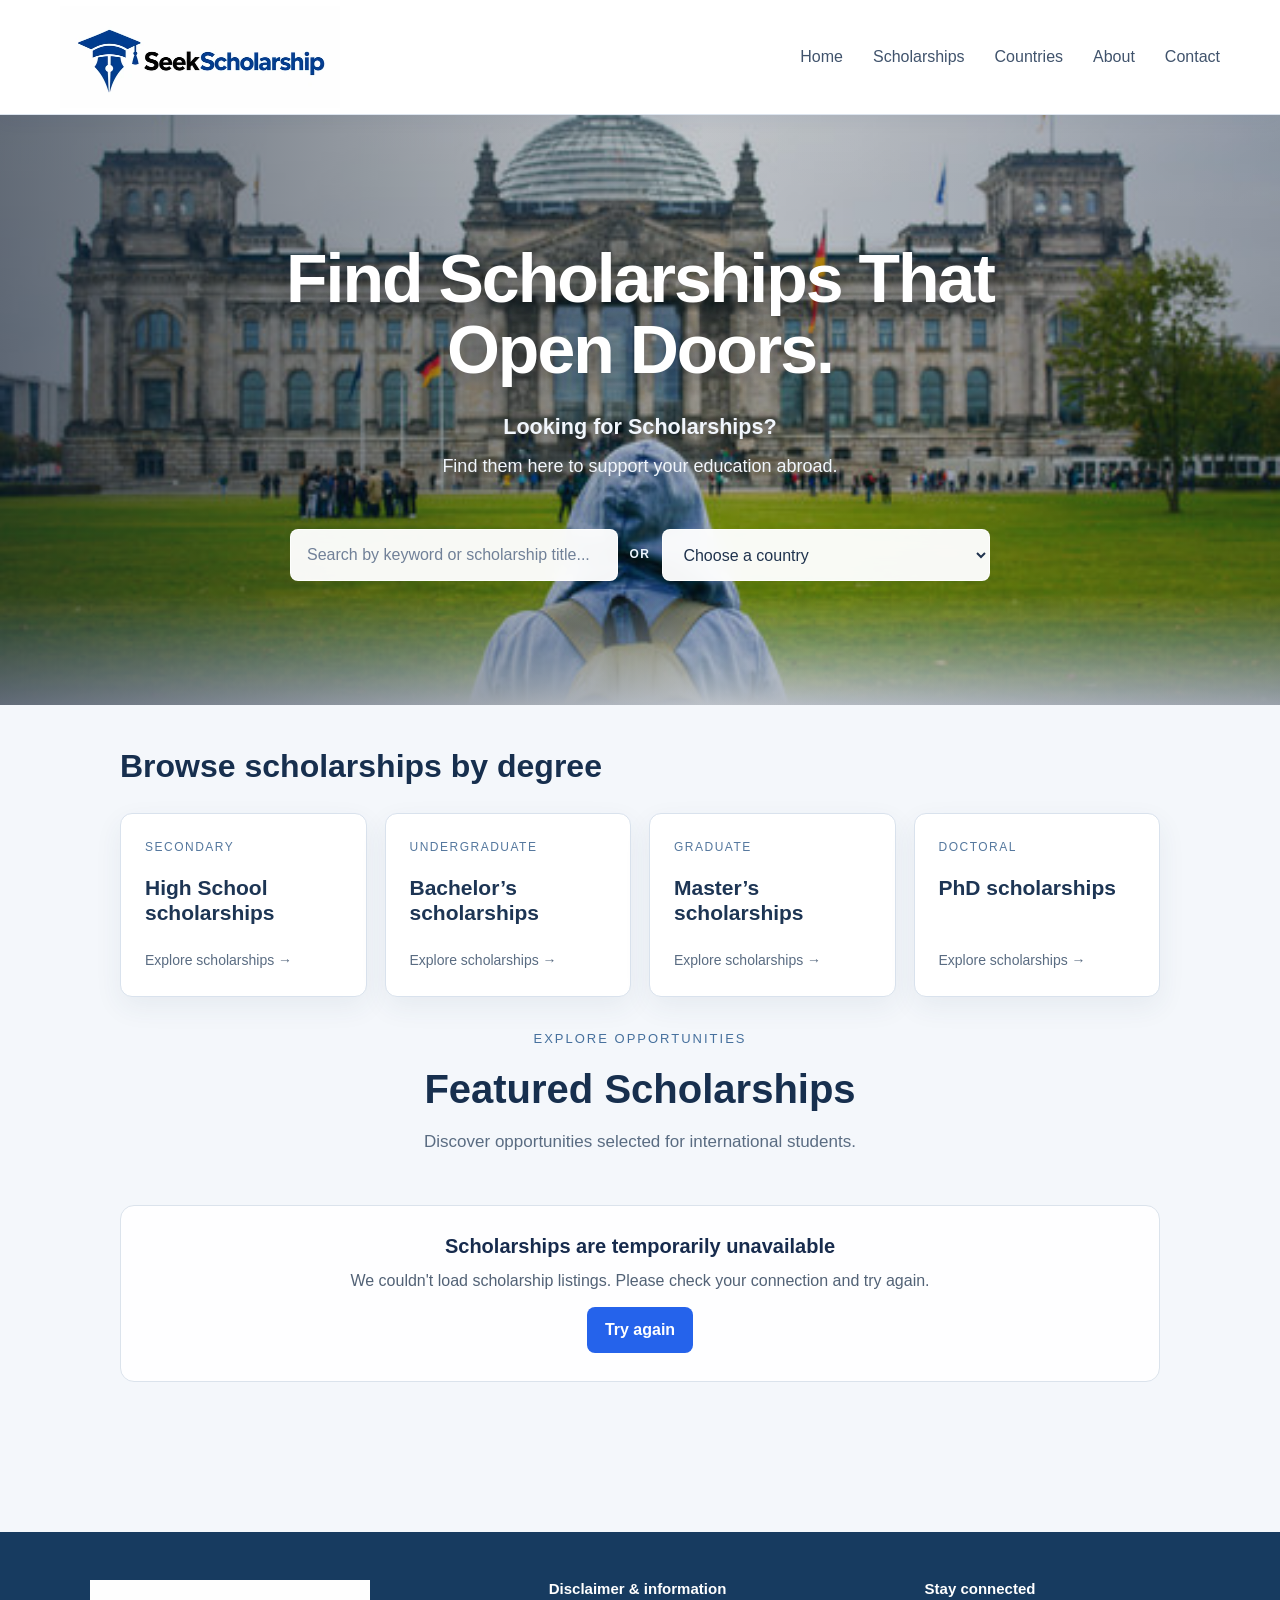
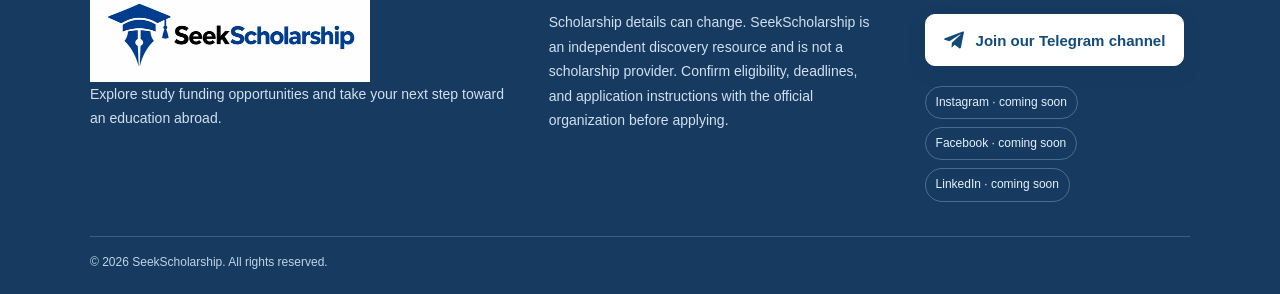
==== commit 14fb8f39: "Refresh scholarship discovery pages and promote Telegram channel" ====
--- a/index.html
+++ b/index.html
@@ -25,21 +25,21 @@
 <body>
 
     <nav class="site-nav" aria-label="Main navigation">
-        <a class="logo" href="index.html" aria-label="SeekScholarship home"><img class="site-logo-full" src="LogPhoto.webp" alt="SeekScholarship" width="560" height="203"></a>
+        <a class="logo" href="/" aria-label="SeekScholarship home"><img class="site-logo-full" src="LogPhoto.webp" alt="SeekScholarship" width="560" height="203"></a>
         <button class="mobile-menu-toggle" type="button" aria-controls="site-navigation" aria-expanded="false" aria-label="Open navigation menu"><span aria-hidden="true">☰</span><span>Menu</span></button>
         <div class="nav-links" id="site-navigation">
-            <a href="index.html">Home</a>
+            <a href="/">Home</a>
             <div class="nav-dropdown scholarships-dropdown">
-                <a href="scholarships.html" class="nav-dropdown-title">Scholarships</a>
+                <a href="scholarships" class="nav-dropdown-title">Scholarships</a>
                 <button class="nav-category-toggle" type="button" aria-controls="scholarship-category-menu" aria-expanded="false" aria-label="Show scholarship categories"><span aria-hidden="true">⌄</span></button>
                 <div class="dropdown-menu" id="scholarship-category-menu">
-                    <a href="scholarships.html?degree=high-school">High School Scholarships</a>
-                    <a href="scholarships.html?degree=bachelor">Bachelor Scholarships</a>
-                    <a href="scholarships.html?degree=master">Master Scholarships</a>
-                    <a href="scholarships.html?degree=phd">PhD Scholarships</a>
+                    <a href="scholarships?degree=high-school">High School Scholarships</a>
+                    <a href="scholarships?degree=bachelor">Bachelor Scholarships</a>
+                    <a href="scholarships?degree=master">Master Scholarships</a>
+                    <a href="scholarships?degree=phd">PhD Scholarships</a>
                 </div>
             </div>
-            <a href="countries.html">Countries</a>
+            <a href="countries">Countries</a>
             <div class="nav-dropdown about-dropdown">
                 <span class="nav-dropdown-title" tabindex="0" aria-disabled="true">About</span>
                 <div class="dropdown-menu">
@@ -47,7 +47,7 @@
                     <span class="nav-disabled-item" aria-disabled="true">Our Team</span>
                 </div>
             </div>
-            <a href="contact.html">Contact</a>
+            <a href="contact">Contact</a>
         </div>
     </nav>
 
@@ -55,10 +55,7 @@
 <section class="hero">
     <h1>Find Scholarships That Open Doors.</h1>
 
-    <p>
-        Discover scholarships and funding opportunities for international students.
-        Search by keyword, title, or country and find opportunities that match your goals.
-    </p>
+    <p class="hero-intro"><strong>Looking for Scholarships?</strong><span>Find them here to support your education abroad.</span></p>
 
     <div class="home-search search-container">
 
@@ -93,22 +90,22 @@
     </div>
 
     <div class="degree-grid">
-        <a class="degree-card" href="scholarships.html?degree=high-school">
+        <a class="degree-card" href="scholarships?degree=high-school">
             <span class="degree-card-level">SECONDARY</span>
             <h3>High School scholarships</h3>
             <span class="degree-card-link">Explore scholarships <span aria-hidden="true">→</span></span>
         </a>
-        <a class="degree-card" href="scholarships.html?degree=bachelor">
+        <a class="degree-card" href="scholarships?degree=bachelor">
             <span class="degree-card-level">UNDERGRADUATE</span>
             <h3>Bachelor’s scholarships</h3>
             <span class="degree-card-link">Explore scholarships <span aria-hidden="true">→</span></span>
         </a>
-        <a class="degree-card" href="scholarships.html?degree=master">
+        <a class="degree-card" href="scholarships?degree=master">
             <span class="degree-card-level">GRADUATE</span>
             <h3>Master’s scholarships</h3>
             <span class="degree-card-link">Explore scholarships <span aria-hidden="true">→</span></span>
         </a>
-        <a class="degree-card" href="scholarships.html?degree=phd">
+        <a class="degree-card" href="scholarships?degree=phd">
             <span class="degree-card-level">DOCTORAL</span>
             <h3>PhD scholarships</h3>
             <span class="degree-card-link">Explore scholarships <span aria-hidden="true">→</span></span>
@@ -142,7 +139,11 @@
                 <p>Scholarship details can change. SeekScholarship is an independent discovery resource and is not a scholarship provider. Confirm eligibility, deadlines, and application instructions with the official organization before applying.</p>
             </section>
             <section aria-labelledby="footer-social-title">
-                <h3 id="footer-social-title">Find us soon</h3>
+                <h3 id="footer-social-title">Stay connected</h3>
+                <a class="footer-telegram-button" href="https://t.me/SeekScholarship" target="_blank" rel="noopener noreferrer">
+                    <svg viewBox="0 0 24 24" width="22" height="22" aria-hidden="true"><path fill="currentColor" d="M21.8 3.2 18.5 20c-.2 1.2-.9 1.5-1.9.9l-5-3.7-2.4 2.3c-.3.3-.5.5-1 .5l.4-5.1L18 6.4c.4-.4-.1-.6-.6-.3L5.8 13.4l-5-1.6c-1.1-.3-1.1-1.1.2-1.6L20.5 2.7c.9-.3 1.6.2 1.3.5Z"/></svg>
+                    Join our Telegram channel
+                </a>
                 <ul class="site-footer-social-list">
                     <li>Instagram · coming soon</li>
                     <li>Facebook · coming soon</li>
--- a/css/style.css
+++ b/css/style.css
@@ -3706,3 +3706,43 @@
         text-align: center;
     }
 }
+
+
+/* Clear discovery copy, available destinations, and Telegram community. */
+.hero .hero-intro strong,
+.hero .hero-intro span { display: block; }
+.hero .hero-intro strong { margin-bottom: 8px; font-size: 1.2em; }
+.site-footer .footer-telegram-button {
+    display: inline-flex; align-items: center; justify-content: center; gap: 10px;
+    margin: 4px 0 20px; padding: 14px 18px; border: 1px solid #fff;
+    border-radius: 10px; background: #fff; color: #124b7a;
+    font-size: 15px; font-weight: 750; text-decoration: none; line-height: 1.4;
+    box-shadow: 0 6px 18px #092f5526;
+}
+.site-footer .footer-telegram-button:hover { background: #e8f6ff; color: #09385e; }
+.footer-telegram-button:focus-visible,
+.countries-grid .country-card:focus-visible { outline: 3px solid #38bdf8; outline-offset: 5px; }
+.countries-page { background: #f4f8fc; padding: 1px 0 80px; min-height: 65vh; }
+.countries-page .countries-intro { max-width: 1080px; margin: 0 auto; padding: 64px 24px 38px; text-align: left; }
+.countries-intro .section-label { color: #29779b; font-size: 12px; font-weight: 750; letter-spacing: .16em; margin: 0 0 14px; }
+.countries-intro h1 { color: #153956; font-size: clamp(30px, 4vw, 46px); line-height: 1.16; max-width: 650px; margin: 0; }
+.countries-page .countries-grid { display: grid; grid-template-columns: repeat(3, minmax(0, 1fr)); max-width: 1080px; gap: 22px; margin: 0 auto; padding: 0 24px; }
+.countries-page .country-card { display: flex; flex-direction: column; align-items: flex-start; min-height: 208px; padding: 28px; border: 1px solid #dce7ef; border-radius: 18px; background: #fff; text-align: left; text-decoration: none; box-shadow: 0 6px 22px #12395706; transition: border-color .2s, box-shadow .2s; }
+.countries-page .country-card:hover { border-color: #73b4d7; box-shadow: 0 10px 28px #12395712; transform: none; }
+.countries-grid .country-card h2 { margin: 0 0 18px; color: #153956; font-size: 21px; line-height: 1.3; }
+.countries-page .country-flag { width: 40px; height: 28px; }
+.countries-page .country-scholarship-count { margin: 0 0 26px; padding: 6px 10px; border: 0; background: #edf7f4; color: #256553; font-size: 13px; }
+.country-card-action { margin-top: auto; color: #216b96; font-size: 14px; font-weight: 700; }
+.countries-status { grid-column: 1 / -1; padding: 30px 0; color: #52677f; }
+.contact-page .contact-section { display: block; max-width: 740px; margin: 0 auto 64px; padding: 30px; }
+.contact-page .page-header { max-width: 740px; margin-right: auto; margin-left: auto; }
+@media (max-width: 800px) {
+    .countries-page .countries-grid { grid-template-columns: repeat(2, minmax(0, 1fr)); }
+}
+@media (max-width: 520px) {
+    .countries-page .countries-intro { padding: 40px 20px 28px; }
+    .countries-page .countries-grid { grid-template-columns: 1fr; padding: 0 20px; gap: 16px; }
+    .countries-page .country-card { min-height: 185px; padding: 24px; }
+    .contact-page .contact-section { margin: 0 16px 44px; padding: 22px; }
+    .site-footer .footer-telegram-button { width: 100%; box-sizing: border-box; }
+}
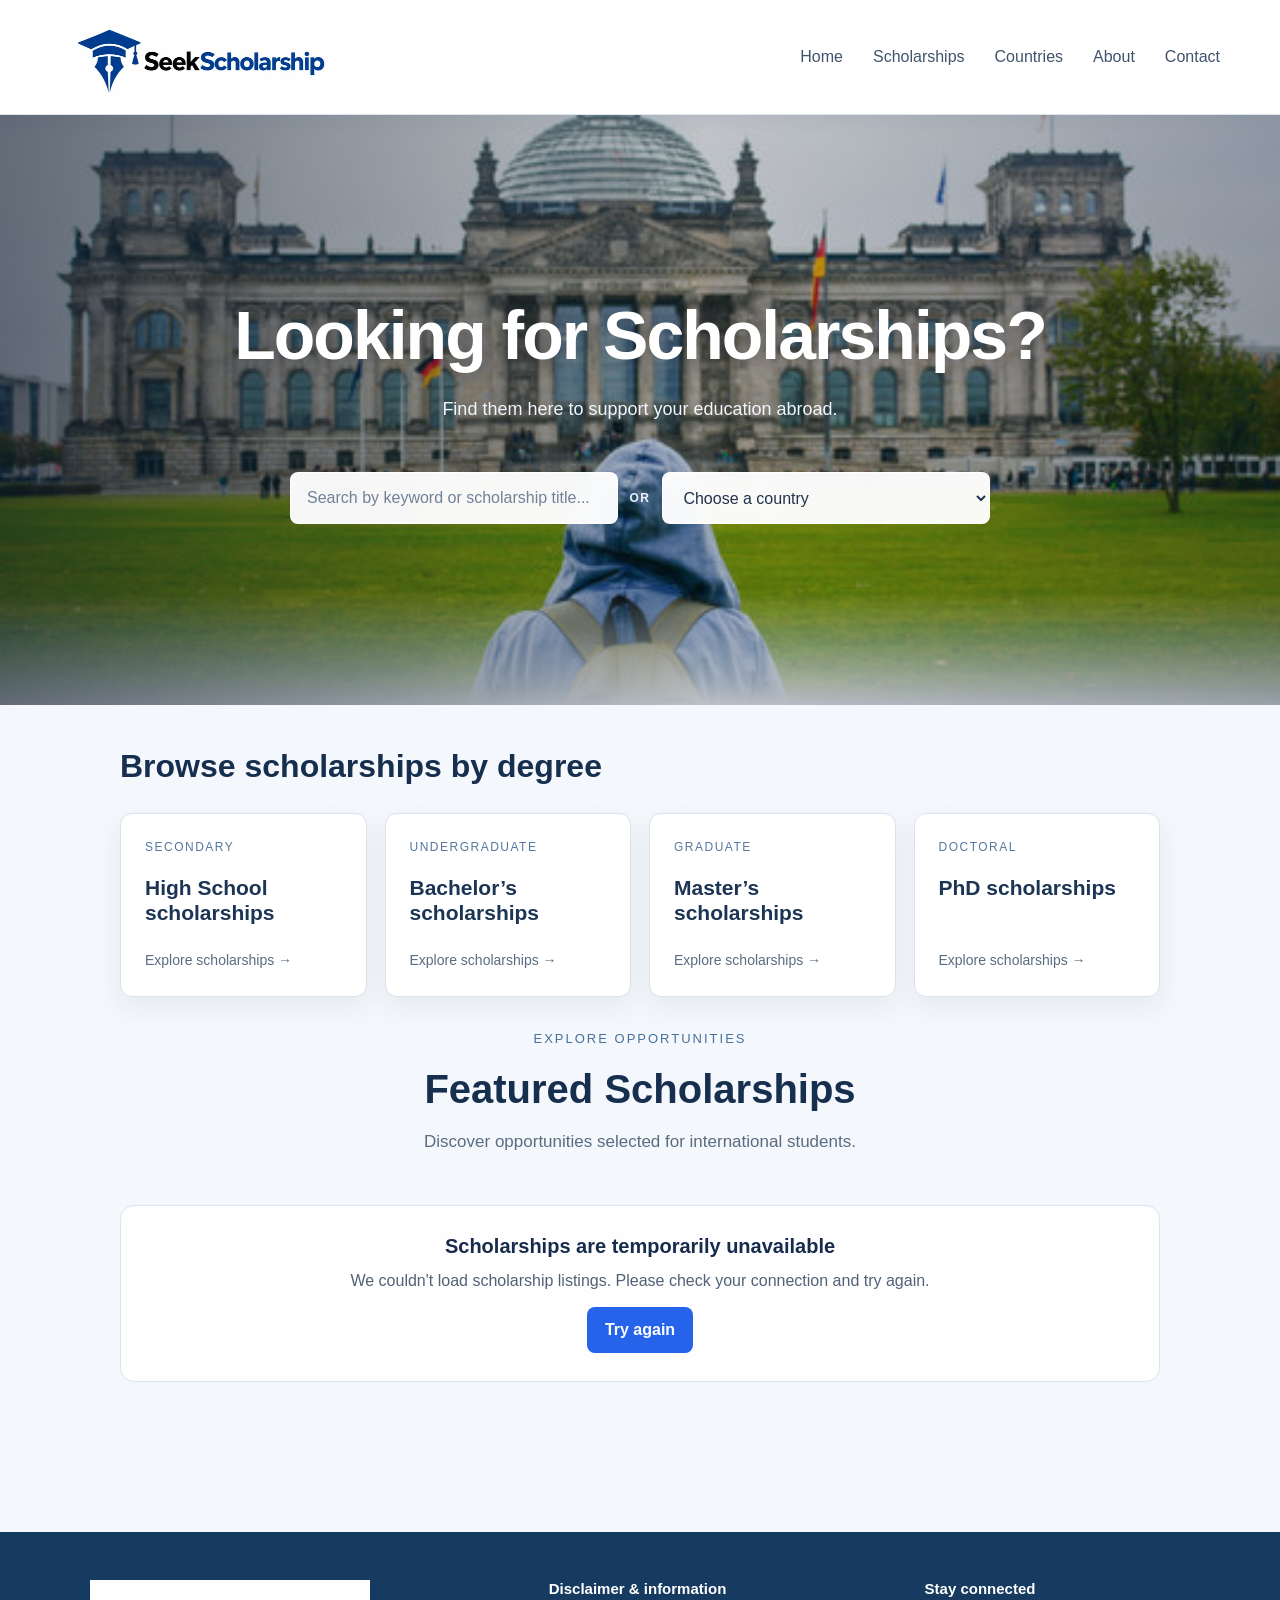
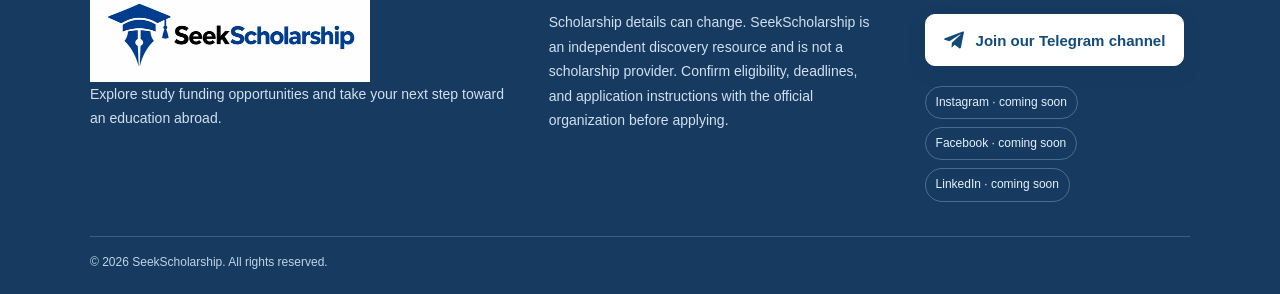
==== commit e5d92925: "Correct homepage headline and restore compact Countries photo" ====
--- a/index.html
+++ b/index.html
@@ -53,9 +53,9 @@
 
 <main>
 <section class="hero">
-    <h1>Find Scholarships That Open Doors.</h1>
+    <h1>Looking for Scholarships?</h1>
 
-    <p class="hero-intro"><strong>Looking for Scholarships?</strong><span>Find them here to support your education abroad.</span></p>
+    <p class="hero-intro">Find them here to support your education abroad.</p>
 
     <div class="home-search search-container">
 
--- a/css/style.css
+++ b/css/style.css
@@ -3709,9 +3709,6 @@
 
 
 /* Clear discovery copy, available destinations, and Telegram community. */
-.hero .hero-intro strong,
-.hero .hero-intro span { display: block; }
-.hero .hero-intro strong { margin-bottom: 8px; font-size: 1.2em; }
 .site-footer .footer-telegram-button {
     display: inline-flex; align-items: center; justify-content: center; gap: 10px;
     margin: 4px 0 20px; padding: 14px 18px; border: 1px solid #fff;
@@ -3746,3 +3743,12 @@
     .contact-page .contact-section { margin: 0 16px 44px; padding: 22px; }
     .site-footer .footer-telegram-button { width: 100%; box-sizing: border-box; }
 }
+
+/* Countries shares the scholarship detail banner's height and responsive sizing. */
+.countries-page .countries-banner {
+    margin-bottom: 38px;
+    background-image:
+        linear-gradient(90deg, rgba(8, 28, 50, .48), rgba(8, 28, 50, .19) 58%, rgba(8, 28, 50, .24)),
+        linear-gradient(0deg, rgba(8, 28, 50, .16), rgba(8, 28, 50, .12)),
+        url("../countries.webp");
+}
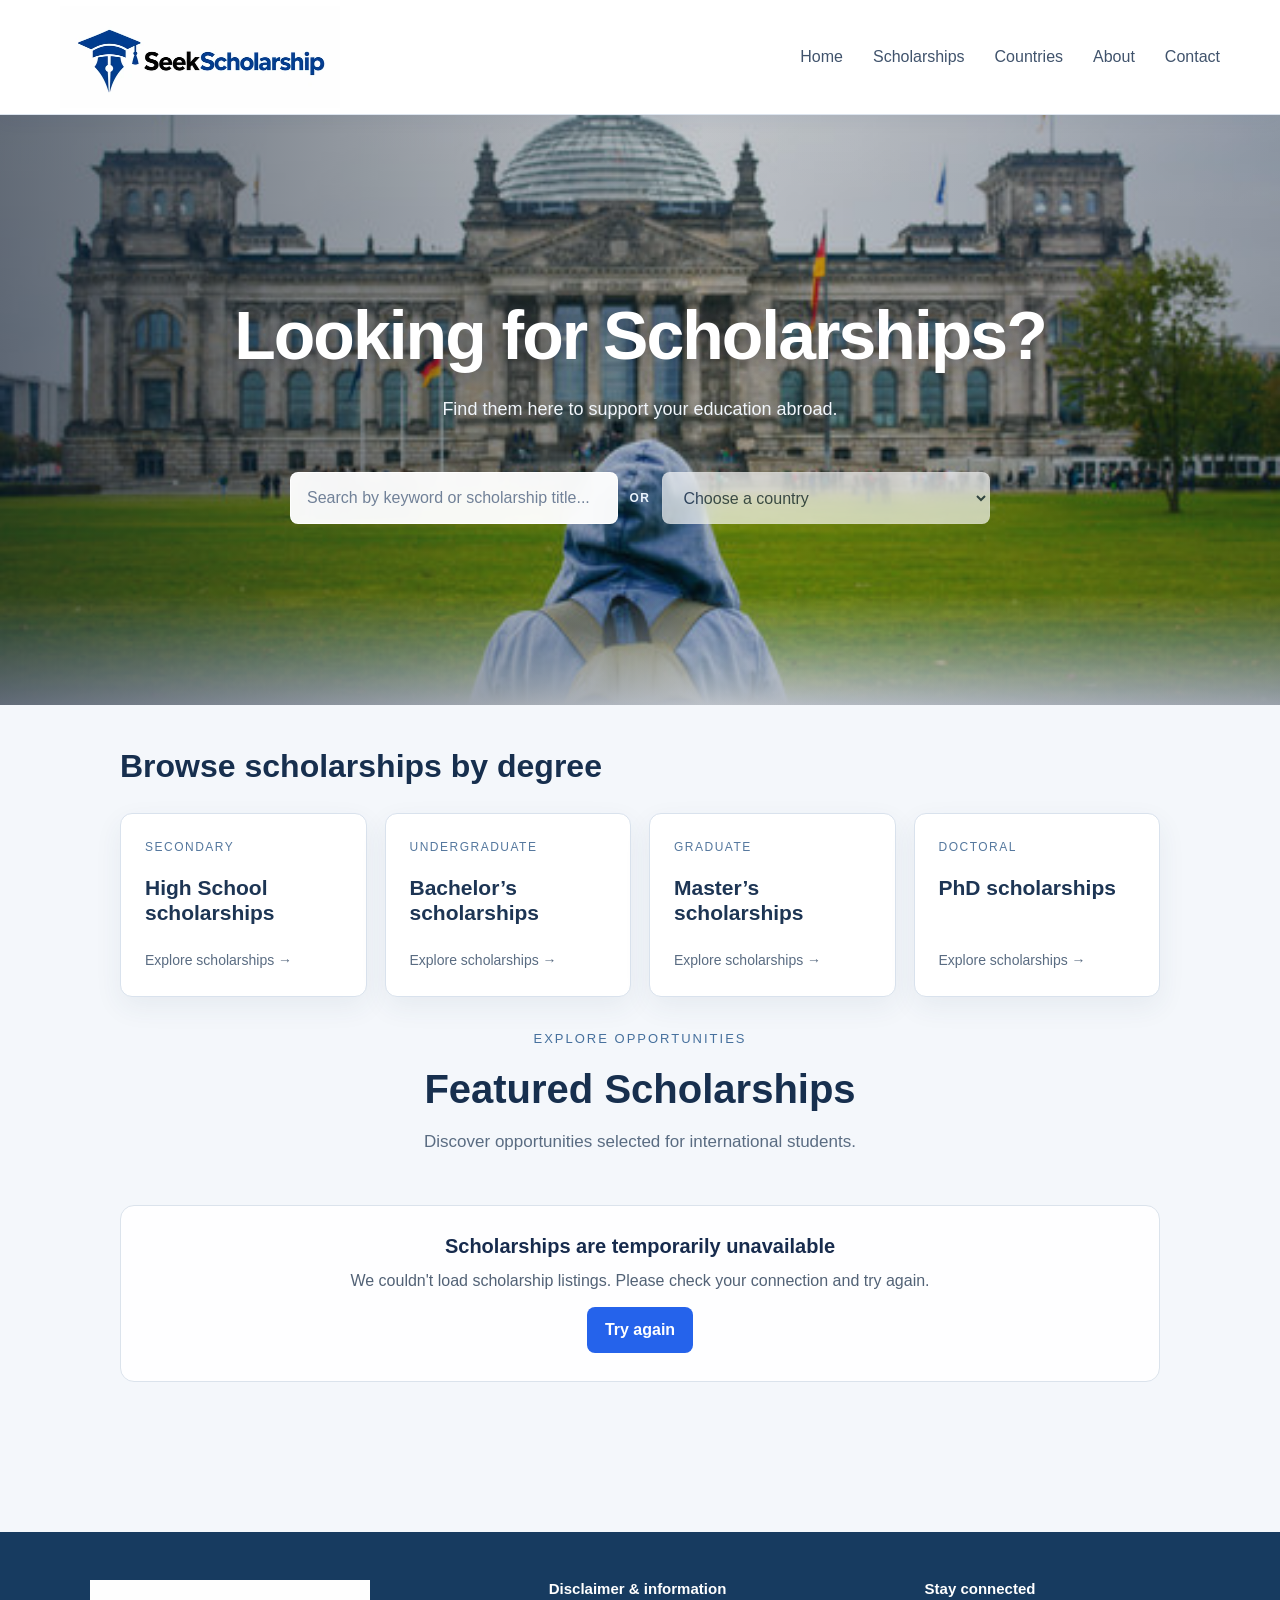
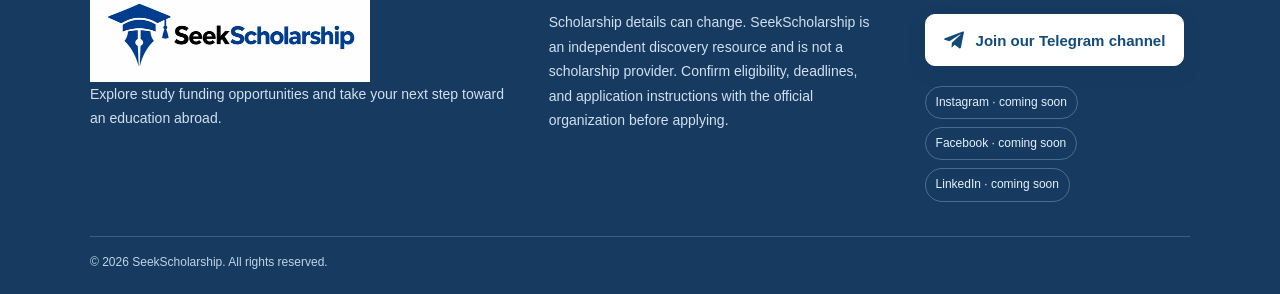
==== commit dfe5369f: "Filter country dropdowns by published scholarships and place Telegram images last" ====
--- a/index.html
+++ b/index.html
@@ -70,15 +70,9 @@
         <span class="search-divider" aria-hidden="true">OR</span>
 
         <div class="country-search-box">
-            <select id="country-search" aria-label="Choose an awarding country">
-                <option value="">Choose a country</option>
-                <option value="Turkey">Turkey</option>
-                <option value="Canada">Canada</option>
-                <option value="United States">United States</option>
-                <option value="United Kingdom">United Kingdom</option>
-                <option value="Germany">Germany</option>
-                <option value="Italy">Italy</option>
-            </select>
+            <select id="country-search" aria-label="Choose an awarding country" disabled>
+                    <option value="">Choose a country</option>
+                </select>
         </div>
 
     </div>
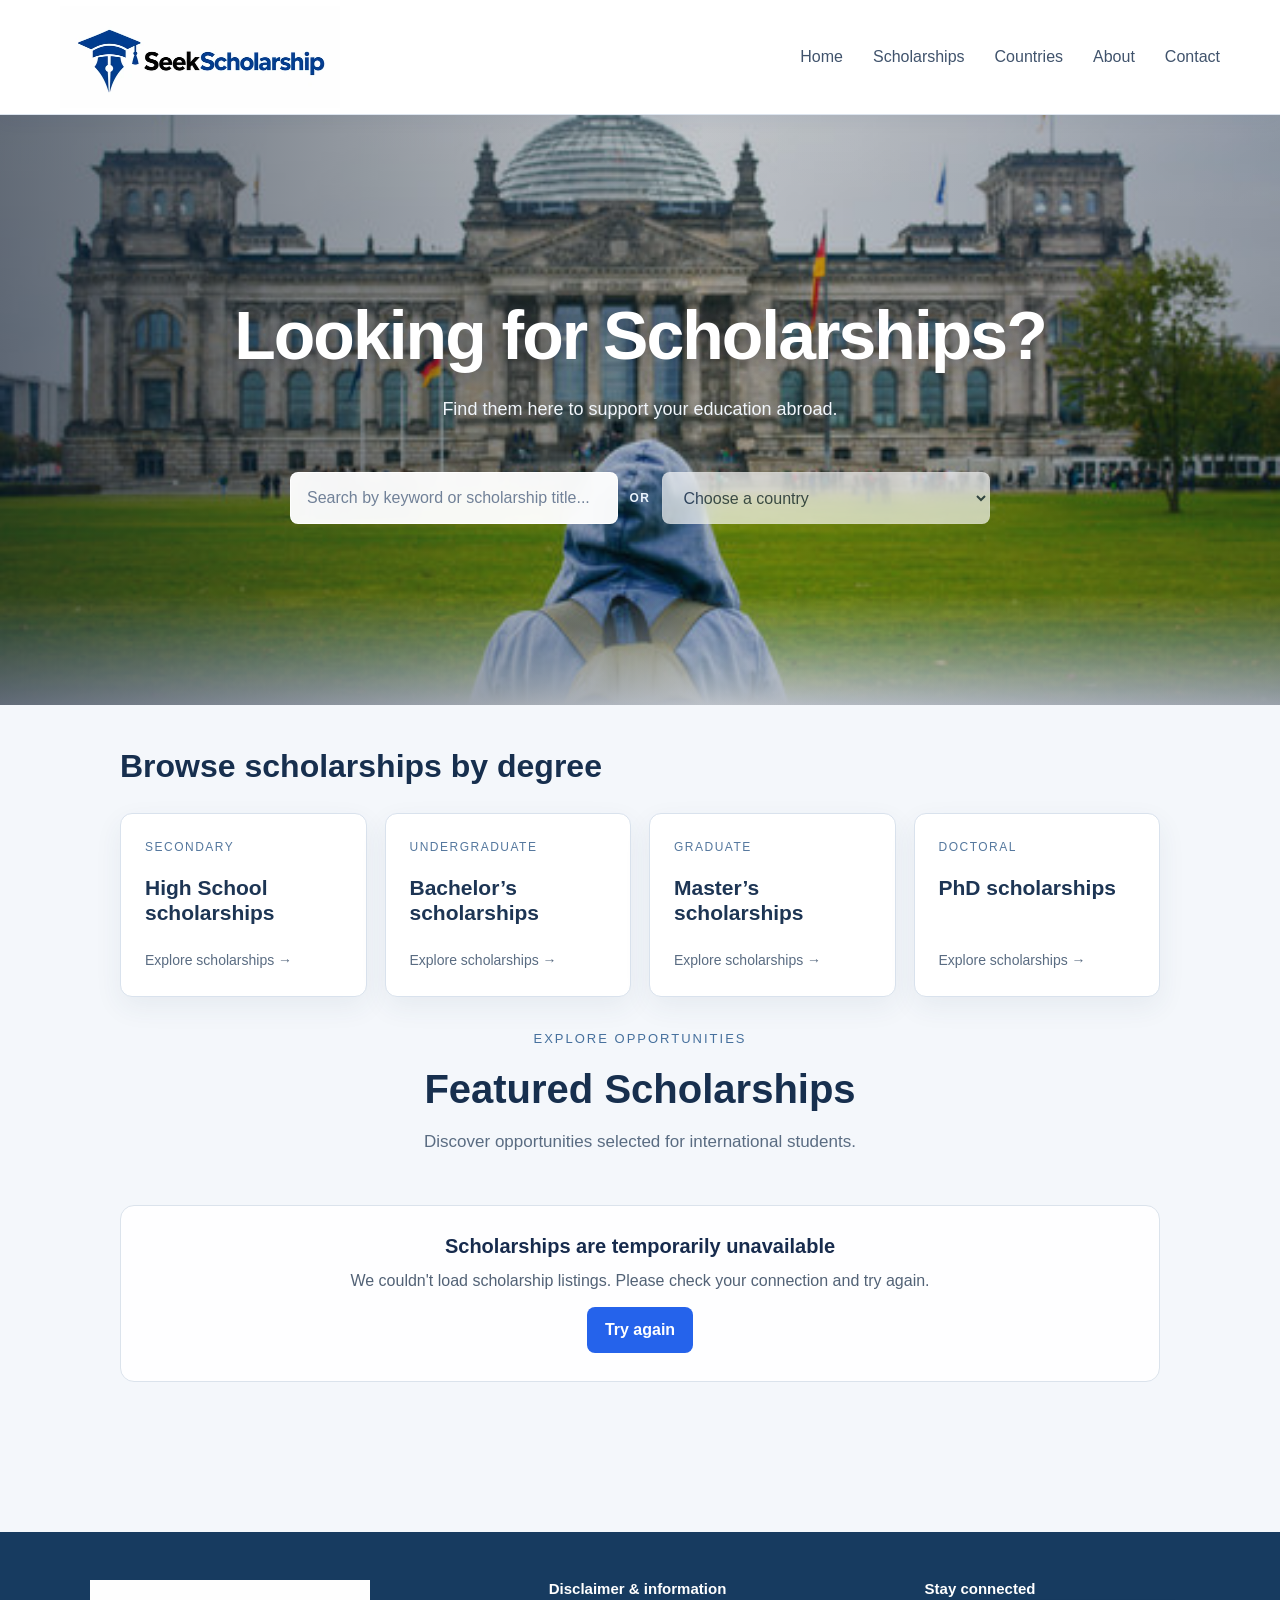
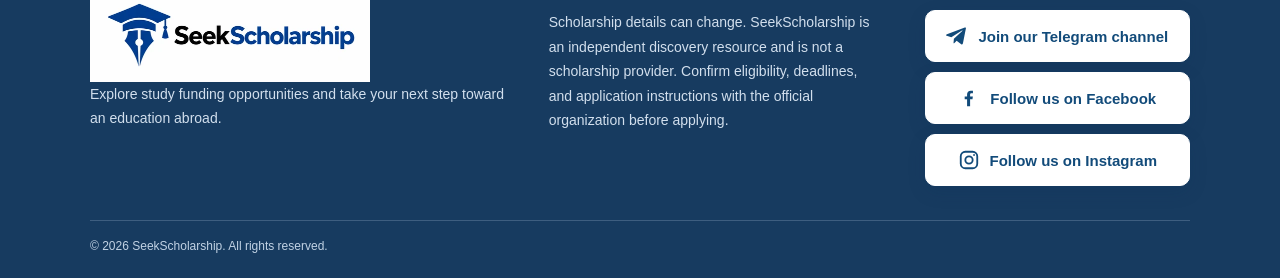
==== commit d2887e22: "Add social media links to site footer" ====
--- a/index.html
+++ b/index.html
@@ -1,23 +1,26 @@
-﻿<!DOCTYPE html>
+<!DOCTYPE html>
 <html lang="en">
 <head>
     <meta charset="UTF-8">
     <meta name="viewport" content="width=device-width, initial-scale=1.0">
     
-    <meta name="description" content="Discover scholarships for international students. Search published opportunities by keyword, degree, and country, then review deadlines and eligibility.">
-    <link rel="icon" type="image/svg+xml" href="favicon.svg">
+    <meta name="description" content="Looking for Scholarships? Find them here to support your education abroad.">
+    <link rel="icon" type="image/png" sizes="192x192" href="/favicon.png">
+    <link rel="icon" type="image/x-icon" sizes="16x16 32x32 48x48" href="/favicon.ico">
+    <link rel="apple-touch-icon" sizes="180x180" href="/apple-touch-icon.png">
     <title>SeekScholarship | Find Scholarships Worldwide</title>
     <link rel="canonical" href="https://seekscholarship.com/">
     <meta property="og:type" content="website">
     <meta property="og:site_name" content="SeekScholarship">
     <meta property="og:title" content="SeekScholarship | Find Scholarships Worldwide">
-    <meta property="og:description" content="Discover scholarships for international students. Search published opportunities by keyword, degree, and country, then review deadlines and eligibility.">
+    <meta property="og:description" content="Looking for Scholarships? Find them here to support your education abroad.">
     <meta property="og:url" content="https://seekscholarship.com/">
     <meta property="og:image" content="https://seekscholarship.com/HomePhoto.jpeg">
     <meta property="og:image:alt" content="A student exploring an educational opportunity">
 
     <link rel="stylesheet" href="css/style.css">
     <script defer data-rest-only="true" src="js/supabase-client.js"></script>
+    <script defer src="js/deadline-utils.js"></script>
     <script defer src="js/home-data.js"></script>
     <script defer src="js/script.js"></script>
 </head>
@@ -134,15 +137,20 @@
             </section>
             <section aria-labelledby="footer-social-title">
                 <h3 id="footer-social-title">Stay connected</h3>
-                <a class="footer-telegram-button" href="https://t.me/SeekScholarship" target="_blank" rel="noopener noreferrer">
-                    <svg viewBox="0 0 24 24" width="22" height="22" aria-hidden="true"><path fill="currentColor" d="M21.8 3.2 18.5 20c-.2 1.2-.9 1.5-1.9.9l-5-3.7-2.4 2.3c-.3.3-.5.5-1 .5l.4-5.1L18 6.4c.4-.4-.1-.6-.6-.3L5.8 13.4l-5-1.6c-1.1-.3-1.1-1.1.2-1.6L20.5 2.7c.9-.3 1.6.2 1.3.5Z"/></svg>
-                    Join our Telegram channel
-                </a>
-                <ul class="site-footer-social-list">
-                    <li>Instagram · coming soon</li>
-                    <li>Facebook · coming soon</li>
-                    <li>LinkedIn · coming soon</li>
-                </ul>
+                <div class="footer-social-buttons">
+    <a class="footer-telegram-button" href="https://t.me/SeekScholarship" target="_blank" rel="noopener noreferrer">
+        <svg viewBox="0 0 24 24" width="22" height="22" aria-hidden="true"><path fill="currentColor" d="M21.8 3.2 18.5 20c-.2 1.2-.9 1.5-1.9.9l-5-3.7-2.4 2.3c-.3.3-.5.5-1 .5l.4-5.1L18 6.4c.4-.4-.1-.6-.6-.3L5.8 13.4l-5-1.6c-1.1-.3-1.1-1.1.2-1.6L20.5 2.7c.9-.3 1.6.2 1.3.5Z"/></svg>
+        Join our Telegram channel
+    </a>
+    <a class="footer-telegram-button" href="https://www.facebook.com/share/1eS2E47UjV/" target="_blank" rel="noopener noreferrer">
+        <svg viewBox="0 0 24 24" width="22" height="22" aria-hidden="true"><path fill="currentColor" d="M13.2 21v-7.7h2.6l.4-3h-3V8.4c0-.9.3-1.5 1.5-1.5h1.6V4.2c-.3 0-1.3-.1-2.4-.1-2.4 0-4 1.5-4 4.1v2.1H7.3v3h2.6V21h3.3Z"/></svg>
+        Follow us on Facebook
+    </a>
+    <a class="footer-telegram-button" href="https://www.instagram.com/seek_scholarship?xtok=MWgxaWhzdXZtdDBydA==" target="_blank" rel="noopener noreferrer">
+        <svg viewBox="0 0 24 24" width="22" height="22" aria-hidden="true"><rect x="3" y="3" width="18" height="18" rx="5" fill="none" stroke="currentColor" stroke-width="2"/><circle cx="12" cy="12" r="4" fill="none" stroke="currentColor" stroke-width="2"/><circle cx="17.5" cy="6.5" r="1" fill="currentColor"/></svg>
+        Follow us on Instagram
+    </a>
+</div>
             </section>
         </div>
         <div class="site-footer-bottom">© 2026 SeekScholarship. All rights reserved.</div>
--- a/css/style.css
+++ b/css/style.css
@@ -1,4 +1,4 @@
-﻿/* ================================
+/* ================================
    GLOBAL STYLES
 ================================ */
 
@@ -678,7 +678,7 @@
     background-image:
         linear-gradient(90deg, rgba(12, 32, 55, 0.30), rgba(12, 32, 55, 0.14) 55%, rgba(12, 32, 55, 0.25)),
         linear-gradient(0deg, rgba(10, 30, 52, 0.30), rgba(10, 30, 52, 0.06) 48%, rgba(10, 30, 52, 0.16)),
-        url("../ScholarshipsPhoto1.jpeg");
+        url("../Scholarships.jpg");
     background-position: center 48%;
     background-size: cover;
 }
@@ -793,7 +793,7 @@
 .scholarships-page {
     background-image:
         linear-gradient(180deg, rgba(241, 247, 253, 0.82), rgba(241, 247, 253, 0.94) 38%, rgba(241, 247, 253, 0.96)),
-        url("../ScholarshipsPhoto1.jpeg");
+        url("../scholarships.jpg");
     background-position: center top;
     background-size: cover;
     background-repeat: no-repeat;
@@ -962,7 +962,7 @@
     background-image:
         linear-gradient(90deg, rgba(11, 31, 53, 0.38), rgba(11, 31, 53, 0.2) 55%, rgba(11, 31, 53, 0.36)),
         linear-gradient(0deg, rgba(16, 42, 68, 0.42), rgba(16, 42, 68, 0.12)),
-        url("../ScholarshipsPhoto1.jpeg");
+        url("../scholarships.jpg");
 }
 
 .countries-page > .page-header {
@@ -3716,6 +3716,8 @@
     font-size: 15px; font-weight: 750; text-decoration: none; line-height: 1.4;
     box-shadow: 0 6px 18px #092f5526;
 }
+.footer-social-buttons { display: flex; max-width: 300px; flex-direction: column; gap: 10px; }
+.site-footer .footer-social-buttons .footer-telegram-button { display: flex; width: 100%; box-sizing: border-box; margin: 0; }
 .site-footer .footer-telegram-button:hover { background: #e8f6ff; color: #09385e; }
 .footer-telegram-button:focus-visible,
 .countries-grid .country-card:focus-visible { outline: 3px solid #38bdf8; outline-offset: 5px; }
